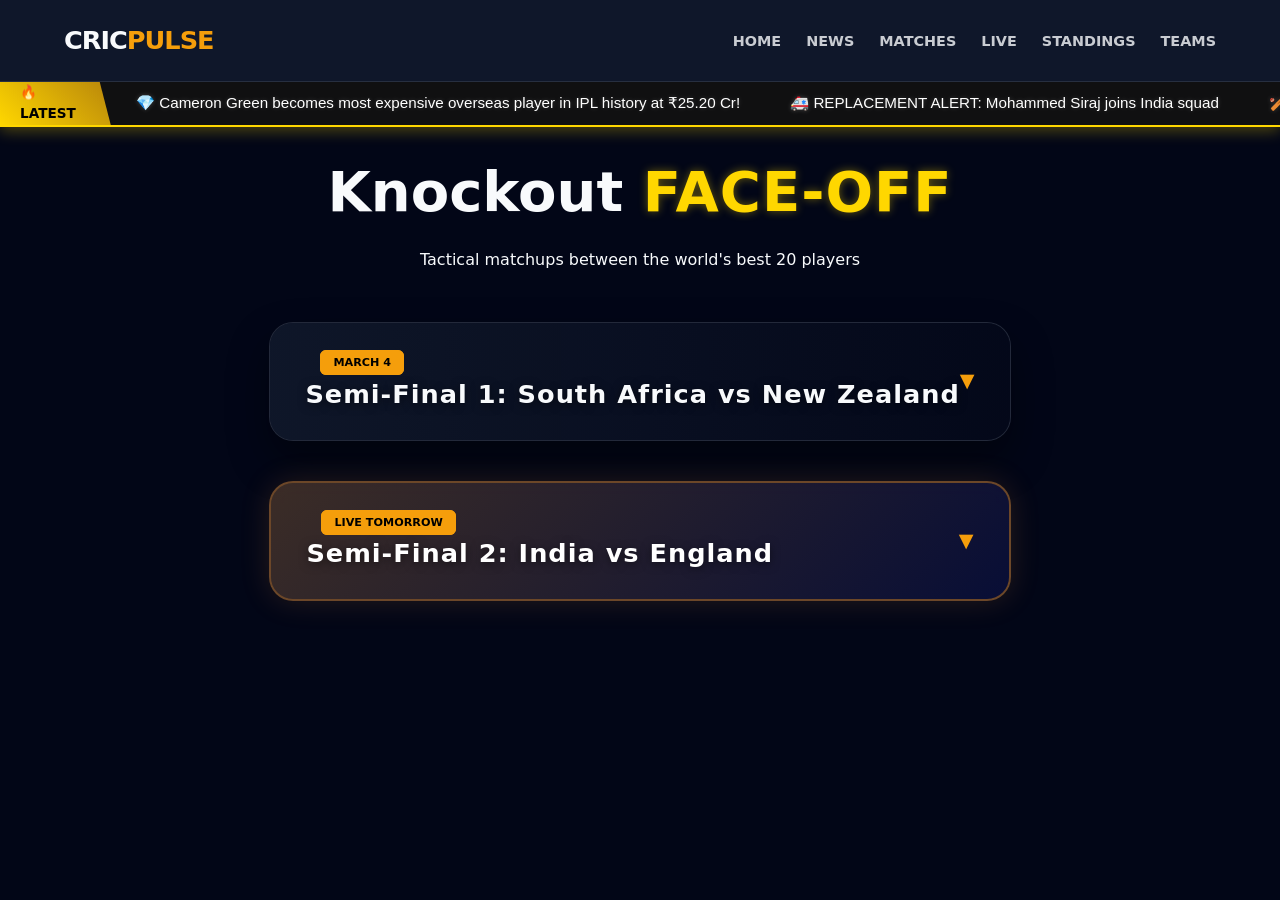
==== faceoff.html @ b8562ab1 "Update faceoff.html" ====
<!DOCTYPE html>
<html lang="en">
<head>
    <meta charset="utf-8">
    <meta name="viewport" content="width=device-width, initial-scale=1">
    <link rel="stylesheet" href="style.css">
    <title>FaceOff | Cric Pulse</title>
    <style>
        /* --- ADVANCED UI ANIMATIONS --- */
        details summary { list-style: none; cursor: pointer; outline: none; }
        details summary::-webkit-details-marker { display: none; }

        .faceoff-wrapper {
            background: rgba(15, 23, 42, 0.7);
            backdrop-filter: blur(12px);
            border: 1px solid rgba(255, 255, 255, 0.1);
            border-radius: 24px;
            margin-bottom: 40px;
            overflow: hidden;
            transition: all 0.5s cubic-bezier(0.175, 0.885, 0.32, 1.275);
        }

        /* --- FEATURED SECTION: INDIA VS ENGLAND (BOTTOM) --- */
        .featured-sf {
            border: 2px solid rgba(255, 153, 51, 0.4);
            box-shadow: 0 0 30px rgba(255, 153, 51, 0.15);
        }

        /* Moving Neon Border Animation */
        .featured-sf::before {
            content: '';
            position: absolute;
            top: 0; left: -100%;
            width: 100%; height: 3px;
            background: linear-gradient(90deg, transparent, #ff9933, #ffffff, #128807, transparent);
            animation: neonFlow 4s linear infinite;
            z-index: 5;
        }

        @keyframes neonFlow {
            0% { left: -100%; }
            100% { left: 100%; }
        }

        .faceoff-phase-header {
            display: flex;
            justify-content: space-between;
            align-items: center;
            padding: 25px 35px;
            transition: 0.3s;
        }

        .faceoff-phase-header h2 {
            font-size: 1.6rem;
            font-weight: 800;
            margin: 0;
            text-shadow: 0 2px 10px rgba(0,0,0,0.5);
        }

        .faceoff-phase-header::after {
            content: '▼';
            font-size: 1.2rem;
            color: var(--gold);
            transition: 0.4s;
        }

        details[open] .faceoff-phase-header::after {
            transform: rotate(180deg);
        }

        /* Player Card Enhancements */
        .player-card {
            background: rgba(255, 255, 255, 0.03);
            border: 1px solid rgba(255, 255, 255, 0.08);
            border-radius: 18px;
            padding: 20px;
            transition: all 0.4s ease;
        }

        .ind-side:hover {
            border-color: #ff9933;
            box-shadow: 0 0 25px rgba(255, 153, 51, 0.3);
            transform: translateY(-8px) scale(1.03);
        }

        .eng-side:hover {
            border-color: #00247d;
            box-shadow: 0 0 25px rgba(0, 36, 125, 0.3);
            transform: translateY(-8px) scale(1.03);
        }

        .status-badge {
            background: var(--gold);
            color: black;
            padding: 5px 12px;
            border-radius: 6px;
            font-size: 0.7rem;
            font-weight: 900;
            text-transform: uppercase;
            margin-right: 15px;
        }

        .pulse-live {
            animation: pulse-red 2s infinite;
        }

        @keyframes pulse-red {
            0% { box-shadow: 0 0 0 0 rgba(245, 158, 11, 0.7); }
            70% { box-shadow: 0 0 0 10px rgba(245, 158, 11, 0); }
            100% { box-shadow: 0 0 0 0 rgba(245, 158, 11, 0); }
        }
        .modal {
            display: none; 
            position: fixed;
            z-index: 2000;
            left: 0; top: 0;
            width: 100%; height: 100%;
            background-color: rgba(0,0,0,0.9);
            backdrop-filter: blur(5px);
            align-items: center;
            justify-content: center;
        }
    </style>
</head>
<body>
    <nav class="navbar">
        <div class="logo">CRIC<span>PULSE</span></div>
        <ul class="nav-links">
            <li><a href="index.html">HOME</a></li>
            <li><a href="news.html">NEWS</a></li>
            <li><a href="matches.html">MATCHES</a></li>
            <li><a href="live.html">LIVE</a></li>
            <li><a href="standings.html">STANDINGS</a></li>
            <li><a href="teams.html">TEAMS</a></li>
        </ul>
    </nav>

    <div class="news-ticker-container">
        <div class="ticker-label">🔥 Latest</div>
        <div class="ticker-wrapper">
            <div class="ticker-content">
                <span>💎 Cameron Green becomes most expensive overseas player in IPL history at ₹25.20 Cr!</span>
                <span>🚑 REPLACEMENT ALERT: Mohammed Siraj joins India squad</span>
                <span>🏏 OFFICIAL: SA vs NZ Semi-Final 1 to be held at Eden Gardens</span>
                <span>🏆 Ahmedabad Metro to run 24/7 for the T20 WC Final!</span>
            </div>
        </div>
    </div>

    <main class="container">
        <div class="news-header-section">
            <h1>Knockout <span class="gold-text">Face-Off</span></h1>
            <p>Tactical matchups between the world's best 20 players</p>
        </div>

        <details class="faceoff-wrapper">
            <summary>
                <div class="faceoff-phase-header sa-header">
                    <div>
                        <span class="status-badge">MARCH 4</span>
                        <h2>Semi-Final 1: South Africa vs New Zealand</h2>
                    </div>
                </div>
            </summary>
            
            <div class="battle-grid">
                <div class="battle-pair">
                    <div class="pair-title">OPENING FIREPOWER</div>
                    <div class="side-by-side">
                        <div class="player-card sa-side" onclick="openStats('Quinton de Kock')">
                            <div class="img-hex"><img src="https://img1.hscicdn.com/image/upload/f_auto,t_ds_w_1200,q_60/lsci/db/PICTURES/CMS/322000/322067.png"></div>
                            <span>De Kock</span>
                        </div>
                        <div class="vs-circle">VS</div>
                        <div class="player-card nz-side" onclick="openStats('Devon Conway')">
                            <div class="img-hex"><img src="https://encrypted-tbn0.gstatic.com/images?q=tbn:ANd9GcTCEp_dtmnaDcUuIpBmiEnk-77t7G6sr9gKTw&s"></div>
                            <span>Conway</span>
                        </div>
                    </div>
                </div>

                <div class="battle-pair">
                    <div class="pair-title">DESTRUCTIVE FINISHERS</div>
                    <div class="side-by-side">
                        <div class="player-card sa-side" onclick="openStats('Heinrich Klaasen')">
                            <div class="img-hex"><img src="https://api.bdcrictime.com/Profile/heinrich-klaasen-08_10_2023.jpg"></div>
                            <span>Klaasen</span>
                        </div>
                        <div class="vs-circle">VS</div>
                        <div class="player-card nz-side" onclick="openStats('Rachin Ravindra')">
                            <div class="img-hex"><img src="https://d13ir53smqqeyp.cloudfront.net/fc-player-images/9211.png"></div>
                            <span>Ravindra</span>
                        </div>
                    </div>
                </div>

                <div class="battle-pair">
                    <div class="pair-title">SPIN ALL-ROUNDERS</div>
                    <div class="side-by-side">
                        <div class="player-card sa-side" onclick="openStats('Aiden Markram')">
                            <div class="img-hex"><img src="https://img1.hscicdn.com/image/upload/f_auto,t_ds_w_1200,q_60/lsci/db/PICTURES/CMS/322000/322067.png"></div>
                            <span>Markram</span>
                        </div>
                        <div class="vs-circle">VS</div>
                        <div class="player-card nz-side" onclick="openStats('Mitchell Santner')">
                            <div class="img-hex"><img src="https://encrypted-tbn0.gstatic.com/images?q=tbn:ANd9GcS4rfPgEjBsSQbbgioBMt9PCiSX5SgU2cqnpA&s"></div>
                            <span>Santner</span>
                        </div>
                    </div>
                </div>

                <div class="battle-pair">
                    <div class="pair-title">SWING SPEARHEADS</div>
                    <div class="side-by-side">
                        <div class="player-card sa-side" onclick="openStats('Kagiso Rabada')">
                            <div class="img-hex"><img src="https://img1.hscicdn.com/image/upload/f_auto,t_ds_w_1200,q_60/lsci/db/PICTURES/CMS/320300/320376.png"></div>
                            <span>Rabada</span>
                        </div>
                        <div class="vs-circle">VS</div>
                        <div class="player-card nz-side" onclick="openStats('Trent Boult')">
                            <div class="img-hex"><img src="https://admin.thecricketer.com/weblab/Sites/96c8b790-b593-bfda-0ba4-ecd3a9fdefc2/resources/images/site/trentboultheadshot-min.jpg"></div>
                            <span>Boult</span>
                        </div>
                    </div>
                </div>

                <div class="battle-pair">
                    <div class="pair-title">VETERAN STRIKE BOWLERS</div>
                    <div class="side-by-side">
                        <div class="player-card sa-side" onclick="openStats('Anrich Nortje')">
                            <div class="img-hex"><img src="https://img1.hscicdn.com/image/upload/f_auto,t_ds_w_1200,q_60/lsci/db/PICTURES/CMS/322000/322080.png"></div>
                            <span>Nortje</span>
                        </div>
                        <div class="vs-circle">VS</div>
                        <div class="player-card nz-side" onclick="openStats('Tim Southee')">
                            <div class="img-hex"><img src="https://encrypted-tbn0.gstatic.com/images?q=tbn:ANd9GcTc4lKrtouuCr6JRqd0pzs8BKqr-VW0Sl0aUQ&s"></div>
                            <span>Southee</span>
                        </div>
                    </div>
                </div>
            </div>
        </details>

        <details class="faceoff-wrapper featured-sf">
            <summary>
                <div class="faceoff-phase-header ind-header">
                    <div>
                        <span class="status-badge pulse-live">LIVE TOMORROW</span>
                        <h2>Semi-Final 2: India vs England</h2>
                    </div>
                </div>
            </summary>
            
            <div class="battle-grid">
                <div class="battle-pair">
                    <div class="pair-title">TOP ORDER EXPLOSION</div>
                    <div class="side-by-side">
                        <div class="player-card ind-side" onclick="openStats('Abhishek Sharma')">
                            <div class="img-hex"><img src="https://i.pinimg.com/736x/01/b3/64/01b364e771cb93ffc4c91a9f4b0cd953.jpg"></div>
                            <span>Abhishek</span>
                        </div>
                        <div class="vs-circle">VS</div>
                        <div class="player-card eng-side" onclick="openStats('Phil Salt')">
                            <div class="img-hex"><img src="https://encrypted-tbn0.gstatic.com/images?q=tbn:ANd9GcSCON1kVM-hsfw5sqaLK1Lpju16jZujMJ1r9A&s"></div>
                            <span>Salt</span>
                        </div>
                    </div>
                </div>

                <div class="battle-pair">
                    <div class="pair-title">MIDDLE ORDER KINGS</div>
                    <div class="side-by-side">
                        <div class="player-card ind-side" onclick="openStats('Suryakumar Yadav')">
                            <div class="img-hex"><img src="https://encrypted-tbn0.gstatic.com/images?q=tbn:ANd9GcQ4exY9iYNVKAm7uBYHZsqFEwqPuwR-iHNaUw&s"></div>
                            <span>SKY</span>
                        </div>
                        <div class="vs-circle">VS</div>
                        <div class="player-card eng-side" onclick="openStats('Jos Buttler')">
                            <div class="img-hex"><img src="https://encrypted-tbn0.gstatic.com/images?q=tbn:ANd9GcQzrhcbCRfw1t6soS3_X5X3TOUgahvIftqZ4g&s"></div>
                            <span>Buttler</span>
                        </div>
                    </div>
                </div>

                <div class="battle-pair">
                    <div class="pair-title">ALL-ROUNDER IMPACT</div>
                    <div class="side-by-side">
                        <div class="player-card ind-side" onclick="openStats('Hardik Pandya')">
                            <div class="img-hex"><img src="https://mir-s3-cdn-cf.behance.net/project_modules/fs/1095bd170035599.64573ca6cde3c.jpg"></div>
                            <span>Hardik</span>
                        </div>
                        <div class="vs-circle">VS</div>
                        <div class="player-card eng-side" onclick="openStats('Sam Curran')">
                            <div class="img-hex"><img src="https://encrypted-tbn0.gstatic.com/images?q=tbn:ANd9GcTdWKLzErRU7WvG-1Z-oBRzw5iJgcW-ZEF6LA&s"></div>
                            <span>Curran</span>
                        </div>
                    </div>
                </div>

                <div class="battle-pair">
                    <div class="pair-title">PACE SPEARHEADS</div>
                    <div class="side-by-side">
                        <div class="player-card ind-side" onclick="openStats('Jasprit Bumrah')">
                            <div class="img-hex"><img src="https://documents.bcci.tv/resizedimageskirti/1124_compress.png"></div>
                            <span>Bumrah</span>
                        </div>
                        <div class="vs-circle">VS</div>
                        <div class="player-card eng-side" onclick="openStats('Jofra Archer')">
                            <div class="img-hex"><img src="https://d13ir53smqqeyp.cloudfront.net/fc-player-images/10012.png"></div>
                            <span>Archer</span>
                        </div>
                    </div>
                </div>

                <div class="battle-pair">
                    <div class="pair-title">WICKET TAKING THREATS</div>
                    <div class="side-by-side">
                        <div class="player-card ind-side" onclick="openStats('Arshdeep Singh')">
                            <div class="img-hex"><img src="https://images.icc-cricket.com/image/upload/t_player-headshot-portrait-lg-webp/prd/assets/players/8322/67905.png"></div>
                            <span>Arshdeep</span>
                        </div>
                        <div class="vs-circle">VS</div>
                        <div class="player-card eng-side" onclick="openStats('Adil Rashid')">
                            <div class="img-hex"><img src="https://img1.hscicdn.com/image/upload/f_auto,t_ds_w_1200,q_60/lsci/db/PICTURES/CMS/319700/319741.png"></div>
                            <span>Rashid</span>
                        </div>
                    </div>
                </div>
            </div>
        </details>
    </main>

    <div id="playerModal" class="modal">
        <div class="modal-content premium-card">
            <span class="close-modal" onclick="closeAll()">&times;</span>
            <div id="modalBody"></div>
        </div>
    </div>

    <script src="script (1).js"></script>
</body>
</html>
---- style.css ----
/* --- 1. GLOBAL VARIABLES & RESET --- */
:root {
    --navy: #020617;
    --navy-light: #0f172a;
    --gold: #f59e0b;
    --white: #f8fafc;
    --glass: rgba(255, 255, 255, 0.03);
    --glass-border: rgba(255, 255, 255, 0.1);
}

* {
    box-sizing: border-box;
    margin: 0;
    padding: 0;
}

body {
    font-family: 'Inter', 'Segoe UI', system-ui, sans-serif;
    background-color: var(--navy);
    color: var(--white);
    line-height: 1.6;
    overflow-x: hidden;
}

.container {
    max-width: 1200px;
    margin: auto;
    padding: 20px;
}

/* --- 2. NAVIGATION BAR --- */
.navbar {
    display: flex;
    justify-content: space-between;
    align-items: center;
    padding: 20px 5%;
    background: var(--navy-light);
    border-bottom: 1px solid var(--glass-border);
    position: sticky;
    top: 0;
    z-index: 1000;
}

.logo {
    font-weight: 800;
    font-size: 1.6rem;
    letter-spacing: -1px;
}

.logo span {
    color: var(--gold);
}

.nav-links {
    display: flex;
    list-style: none;
    gap: 25px;
}

.nav-links a {
    color: var(--white);
    text-decoration: none;
    font-size: 0.9rem;
    font-weight: 600;
    transition: 0.3s;
    opacity: 0.8;
}

.nav-links a:hover {
    color: var(--gold);
    opacity: 1;
}
/*----Card Hover----*/
.card:hover {
    transform: translateY(-8px);
    border-color: #f59e0b;
    box-shadow: 0 10px 20px rgba(245, 158, 11, 0.2); /* Soft Gold Glow */
}
/* --- HOME PAGE HERO & COUNTDOWN --- */
.hero-section {
    position: relative;
    padding: 120px 0;
    text-align: center;
    /* This line fixes the background */
    background: linear-gradient(rgba(2, 6, 23, 0.7), rgba(2, 6, 23, 0.8)), 
                url('https://images.unsplash.com/photo-1540747913346-19e32dc3e97e?q=80&w=1500');
    background-size: cover;
    background-position: center;
    background-attachment: fixed; /* This makes it look professional when scrolling */
    min-height: 80vh;
    display: flex;
    align-items: center;
    justify-content: center;
}

.countdown-boxes {
    display: flex;
    justify-content: center;
    gap: 20px;
    margin: 40px 0;
}

.c-box {
    background: rgba(255, 255, 255, 0.05);
    border: 1px solid rgba(255, 255, 255, 0.1);
    backdrop-filter: blur(10px);
    padding: 20px;
    border-radius: 15px;
    min-width: 100px;
}

.c-box span {
    display: block;
    font-size: 2.5rem;
    font-weight: 800;
    color: #f59e0b; /* Gold */
}

.c-box p {
    font-size: 0.8rem;
    letter-spacing: 2px;
    opacity: 0.7;
}

.hero-btns {
    display: flex;
    justify-content: center;
    gap: 15px;
}

/* --- NEWS PAGE BACKGROUND & LAYOUT --- */
.news-page-wrapper {
    background: linear-gradient(rgba(2, 6, 23, 0.9), rgba(2, 6, 23, 0.95)), 
                url('https://images.unsplash.com/photo-1540747913346-19e32dc3e97e?q=80&w=1500');
    background-size: cover;
    background-position: center;
    background-attachment: fixed;
    padding: 80px 0;
    min-height: 100vh;
}

.news-header-section {
    text-align: center;
    margin-bottom: 50px;
}

.news-header-section h1 {
    font-size: 3.5rem;
    color: var(--white);
    margin-bottom: 10px;
}

.gold-text { color: var(--gold); }

/* --- COMPACT GRID --- */
.news-grid-4x3 {
    display: grid;
    grid-template-columns: repeat(4, 1fr); /* 4 cards per row */
    gap: 15px; /* Reduced gap to save space */
    padding: 20px 0;
}

/* --- SMALLER CARD STYLING --- */
.card {
    background: #0f172a;
    border-radius: 12px;
    overflow: hidden;
    cursor: pointer;
    transition: 0.3s ease;
    border: 1px solid rgba(255, 255, 255, 0.1);
    display: flex;
    flex-direction: column;
    height: 100%; /* Ensures all cards in a row are the same height */
}

.news-img-container {
    height: 150px; /* Reduced from 200px/300px to keep it small */
    width: 100%;
    position: relative;
}

.news-img-container img {
    width: 100%;
    height: 100%;
    object-fit: cover; /* Prevents image stretching */
}

.news-text {
    padding: 12px; /* Smaller padding */
}

.news-text h4 {
    font-size: 0.95rem; /* Smaller font for titles */
    margin: 0 0 5px 0;
    color: #f59e0b;
    line-height: 1.2;
}

.news-text p {
    font-size: 0.8rem; /* Smaller description text */
    opacity: 0.7;
    margin: 0;
    display: -webkit-box;
    -webkit-line-clamp: 2; /* Limits text to 2 lines so card stays small */
    -webkit-box-orient: vertical;
    overflow: hidden;
}

/* --- MOBILE RESPONSIVENESS --- */
@media (max-width: 1024px) {
    .news-grid-4x3 { grid-template-columns: repeat(2, 1fr); } /* 2 per row on tablets */
}

@media (max-width: 600px) {
    .news-grid-4x3 { grid-template-columns: 1fr; } /* 1 per row on phones */
}

/* Modal Info Fix */
.modal-info {
    padding: 30px;
    background: var(--navy-light);
    color: white;
}

/* Responsiveness */
@media (max-width: 1024px) { .news-grid-4x3 { grid-template-columns: repeat(2, 1fr); } }
@media (max-width: 600px) { .news-grid-4x3 { grid-template-columns: 1fr; } }
/* --- 5. MODAL STYLING --- */
/* 1. THE MODAL FIX */
/* 1. THE MODAL FIX */
.modal {
    display: none; 
    position: fixed;
    z-index: 9999; 
    left: 0; top: 0;
    width: 100%; height: 100%;
    background: rgba(0, 0, 0, 0.85);
    backdrop-filter: blur(8px);
    
    /* FIX: This allows you to click buttons UNDER the modal when it's hidden */
    pointer-events: none; 
    
    justify-content: center;
    align-items: center;
}

/* FIX: This enables clicking ONLY when the modal is actually visible */
.modal[style*="display: block"], 
.modal[style*="display: flex"] {
    pointer-events: auto !important;
}

/* Ensure close buttons are always clickable */
.close, .close-modal {
    cursor: pointer !important;
    pointer-events: auto !important;
}
/* 2. ENABLE CLICKS WHEN VISIBLE */
/* This ensures that when the modal is shown, the buttons inside work */
.modal[style*="display: block"] {
    pointer-events: auto !important;
}

/* 3. ENSURE THE 'X' IS ON TOP */

/* Update the Modal Content Box */
#newsModal .modal-content {
    background-color: #1a1a1a; /* Matches your dark theme */
    margin: 5% auto;
    width: 90%;
    max-width: 700px; /* Limits width on desktop */
    border-radius: 15px;
    overflow: hidden; /* Clips the image corners to the border-radius */
    border: 1px solid #ffd700; /* Optional gold border */
    position: relative;
}

/* FIX: The Modal Image */
#modal-img {
    width: 100%;
    height: auto; /* Forces the image to maintain its original shape */
    max-height: 400px; /* Prevents it from being too tall on screens */
    object-fit: cover; /* Ensures it fills the width nicely */
    display: block;
}

/* Modal text padding */
.modal-info {
    padding: 20px;
    color: white;
}

/* Fix the Close Button visibility */
.close {
    position: absolute;
    right: 15px;
    top: 10px;
    color: white;
    font-size: 30px;
    font-weight: bold;
    cursor: pointer;
    z-index: 10;
    text-shadow: 0 0 10px rgba(0,0,0,0.8); /* Makes it visible over bright images */
}
/* --- 6. RESPONSIVE DESIGN --- */
@media (max-width: 1024px) {
    .news-grid-4x3 { grid-template-columns: repeat(2, 1fr); }
    .hero-section h1 { font-size: 2.5rem; }
}

@media (max-width: 600px) {
    .news-grid-4x3 { grid-template-columns: 1fr; }
    .nav-links { display: none; } /* Hide menu on mobile */
    .countdown-boxes { gap: 8px; }
    .c-box { min-width: 70px; padding: 10px; }
    .c-box span { font-size: 1.5rem; }
}
.schedule-phase {
    margin-bottom: 40px;
}

.phase-header {
    background: var(--gold);
    color: var(--navy);
    padding: 10px 20px;
    font-size: 1.2rem;
    text-transform: uppercase;
    border-radius: 5px;
    margin-bottom: 15px;
}

.group-title {
    color: var(--white);
    font-size: 1rem;
    margin: 20px 0 10px 10px;
    opacity: 0.8;
    border-bottom: 1px solid rgba(255,255,255,0.1);
    display: inline-block;
}

.match-row {
    display: grid;
    grid-template-columns: 100px 1.5fr 1fr 120px;
    padding: 15px;
    border-bottom: 1px solid rgba(255,255,255,0.05);
    align-items: center;
    font-size: 0.95rem;
}

.match-row.completed {
    background: rgba(0,0,0,0.2);
    color: #888;
}

.res {
    font-weight: bold;
    color: var(--gold);
    text-align: right;
}

.match-row.upcoming {
    border-left: 4px solid #3b82f6; /* Blue for upcoming */
    background: rgba(59, 130, 246, 0.05);
}

.match-row.grand-final {
    border: 2px solid var(--gold);
    margin-top: 10px;
    background: linear-gradient(90deg, rgba(212,175,55,0.1), transparent);
}
/* Status Variations */
.completed { opacity: 0.7; }
.live { border-color: var(--gold); box-shadow: 0 0 15px rgba(245, 158, 11, 0.1); }
.grand-final { 
    background: linear-gradient(90deg, #0f172a, #1e293b);
    border: 2px solid var(--gold);
}

/* Mobile Fix */
@media (max-width: 768px) {
    .match-row {
        grid-template-columns: 1fr 1fr;
        gap: 10px;
    }
    .m-status { text-align: left; }
}
/* Container for each date */
.date-group {
    background: rgba(255, 255, 255, 0.03);
    margin-bottom: 10px;
    border-radius: 8px;
    overflow: hidden;
    border: 1px solid rgba(255, 255, 255, 0.1);
    transition: all 0.3s ease;
}

/* The clickable header */
.date-header {
    padding: 15px 20px;
    font-size: 1.1rem;
    font-weight: bold;
    color: var(--gold);
    cursor: pointer;
    list-style: none; /* Removes default arrow in some browsers */
    display: flex;
    justify-content: space-between;
    align-items: center;
}

/* Add a custom arrow */
.date-header::after {
    content: '▼';
    font-size: 0.8rem;
    transition: transform 0.3s;
}

details[open] .date-header::after {
    transform: rotate(180deg);
}

/* Grid Layout for Matches */
.match-row {
    display: grid;
    grid-template-columns: 1fr 1fr 1.2fr;
    padding: 12px 20px;
    border-top: 1px solid rgba(255, 255, 255, 0.05);
    align-items: center;
}

.loc {
    text-align: center;
    color: #94a3b8;
    font-size: 0.85rem;
}

.res {
    text-align: right;
    font-weight: 700;
}

/* Special styling for India's big win */
.india-win {
    background: rgba(255, 153, 51, 0.1);
    border-left: 4px solid #FF9933;
}
/* Master Header Styling */
.phase-container {
    background: rgba(255, 255, 255, 0.05);
    border: 1px solid var(--gold);
    border-radius: 12px;
    margin-bottom: 20px;
}

.phase-master-header {
    padding: 20px;
    font-size: 1.5rem;
    font-weight: 800;
    color: white;
    cursor: pointer;
    list-style: none;
    display: flex;
    justify-content: space-between;
    align-items: center;
    background: linear-gradient(90deg, rgba(255,215,0,0.1) 0%, transparent 100%);
}

.status-badge {
    font-size: 0.8rem;
    background: #4ade80;
    color: #062006;
    padding: 4px 12px;
    border-radius: 20px;
    text-transform: uppercase;
}

/* Inner padding for the content when opened */
.phase-content {
    padding: 15px;
}

/* Redefining Date Headers to be slightly smaller than the Master */
.date-header {
    padding: 12px 15px;
    font-size: 1rem;
    color: var(--gold);
    background: rgba(0,0,0,0.2);
    cursor: pointer;
    list-style: none;
    display: flex;
    justify-content: space-between;
}

.date-header::after {
    content: '+';
}

details[open] .date-header::after {
    content: '-';
}
/* Master Container - Glassmorphism Effect */
.premium-card {
    background: linear-gradient(135deg, rgba(30, 41, 59, 0.8), rgba(15, 23, 42, 0.9));
    backdrop-filter: blur(10px);
    border: 1px solid rgba(59, 130, 246, 0.5) !important; /* Blue border */
    box-shadow: 0 0 20px rgba(59, 130, 246, 0.2);
    overflow: hidden;
}

/* Glitter/Glow Text for the Title */
.glitter-text {
    background: linear-gradient(90deg, #fff, #3b82f6, #fff);
    background-size: 200% auto;
    -webkit-background-clip: text;
    -webkit-text-fill-color: transparent;
    animation: shine 3s linear infinite;
    font-weight: 900;
    letter-spacing: 1px;
}

@keyframes shine {
    to { background-position: 200% center; }
}

/* Individual Match Rows in Super 8 */
.premium-row {
    background: rgba(255, 255, 255, 0.03);
    border-bottom: 1px solid rgba(255, 255, 255, 0.05);
    transition: transform 0.2s ease;
}

.premium-row:hover {
    background: rgba(59, 130, 246, 0.1);
    transform: scale(1.01);
}

/* Special India Match Highlight (Premium Version) */
.india-match-premium {
    display: grid;
    grid-template-columns: 1fr 1fr 1.2fr;
    padding: 15px 20px;
    align-items: center;
    background: linear-gradient(90deg, rgba(255, 153, 51, 0.15), transparent);
    border-left: 5px solid #FF9933;
    position: relative;
}

.india-match-premium::after {
    content: '★';
    position: absolute;
    left: 10px;
    color: #FF9933;
    font-size: 0.8rem;
}

.team-highlight {
    font-weight: 800;
    color: #fff;
}
/* Gold Championship Container */
.championship-card {
    background: linear-gradient(135deg, #1a1a1a, #2c1f05); /* Dark chocolate/black */
    border: 2px solid #ffd700 !important; /* Gold border */
    box-shadow: 0 0 30px rgba(255, 215, 0, 0.2);
    border-radius: 20px;
}

/* Trophy & Crown Text */
.crown-text {
    font-weight: 900;
    font-size: 1.2rem;
    color: #ffd700;
    text-shadow: 0 0 10px rgba(255, 215, 0, 0.5);
    letter-spacing: 2px;
}

.trophy-icon {
    font-size: 1.5rem;
    filter: drop-shadow(0 0 5px gold);
}

/* Semi-Final Styling */
.knockout-box {
    margin: 15px;
    background: rgba(255, 255, 255, 0.05);
    border-radius: 12px;
    padding: 1px; /* for the inner gradient effect */
}

.ko-header {
    background: rgba(255, 215, 0, 0.1);
    color: #ffd700;
    padding: 8px 15px;
    font-weight: bold;
    border-radius: 12px 12px 0 0;
    font-size: 0.85rem;
}

/* India SF Highlight */
.india-focus {
    border: 1px solid rgba(255, 153, 51, 0.5);
}

.india-premium {
    background: linear-gradient(90deg, rgba(255, 153, 51, 0.15), transparent);
    font-weight: 800;
}

/* The Final "Gold Glow" */
.final-box {
    border: 2px solid #ffd700;
    animation: borderPulse 2s infinite alternate;
}

.final-glow {
    background: #ffd700;
    color: #000;
    text-align: center;
}

.gold-glow-text {
    color: #fff;
    text-shadow: 0 0 8px #ffd700, 0 0 15px #ffd700;
}

@keyframes borderPulse {
    from { box-shadow: 0 0 10px rgba(255, 215, 0, 0.2); }
    to { box-shadow: 0 0 25px rgba(255, 215, 0, 0.6); }
}

.live-glow {
    background: #ef4444;
    animation: blink 1.5s infinite;
}

@keyframes blink {
    50% { opacity: 0.6; }
}
.gold-text {
    color: #ffd700;
    text-shadow: 0 0 8px rgba(255, 215, 0, 0.4);
}
/* Live Container */
.live-match-container {
    background: linear-gradient(135deg, #1e1e1e, #111);
    border: 2px solid #ef4444; /* Red border for Live */
    border-radius: 15px;
    padding: 20px;
    margin-bottom: 30px;
    box-shadow: 0 0 20px rgba(239, 68, 68, 0.3);
}

/* Pulsing Animation */
.pulse-dot {
    height: 10px;
    width: 10px;
    background-color: #ef4444;
    border-radius: 50%;
    display: inline-block;
    margin-right: 8px;
    animation: pulse 1.5s infinite;
}

@keyframes pulse {
    0% { transform: scale(0.95); box-shadow: 0 0 0 0 rgba(239, 68, 68, 0.7); }
    70% { transform: scale(1); box-shadow: 0 0 0 10px rgba(239, 68, 68, 0); }
    100% { transform: scale(0.95); box-shadow: 0 0 0 0 rgba(239, 68, 68, 0); }
}

.live-text {
    color: #ef4444;
    font-weight: 900;
    letter-spacing: 2px;
    font-size: 0.8rem;
}

/* Score Row Styling */
.live-score-row {
    display: flex;
    justify-content: space-around;
    align-items: center;
    padding: 20px 0;
}

.team-name {
    font-size: 1.8rem;
    font-weight: 900;
    color: white;
}

.vs-block {
    font-weight: bold;
    color: #555;
    background: #222;
    padding: 5px 10px;
    border-radius: 5px;
}

.notify-btn {
    width: 100%;
    background: #ef4444;
    color: white;
    border: none;
    padding: 10px;
    border-radius: 8px;
    font-weight: bold;
    cursor: pointer;
    transition: 0.3s;
}
/* Base Button Styles */
.btn {
    display: inline-flex;
    align-items: center;
    justify-content: center;
    padding: 12px 24px;
    font-size: 0.95rem;
    font-weight: 700;
    text-transform: uppercase;
    letter-spacing: 1px;
    border-radius: 8px;
    cursor: pointer;
    transition: all 0.3s ease;
    border: none;
    text-decoration: none;
    gap: 8px;
}

/* General Button Reset */
.btn {
    position: relative;
    display: inline-flex;
    align-items: center;
    justify-content: center;
    padding: 14px 30px;
    font-size: 0.9rem;
    font-weight: 800;
    text-transform: uppercase;
    letter-spacing: 1.5px;
    border-radius: 12px;
    cursor: pointer;
    overflow: hidden;
    transition: all 0.4s cubic-bezier(0.23, 1, 0.32, 1);
    border: none;
    text-decoration: none;
    z-index: 1;
}

/* --- PRIMARY: THE BLAZE (Saffron/Gold Glow) --- */
.btn-primary {
    background: linear-gradient(135deg, #FF9933 0%, #d46f00 100%);
    color: white;
    box-shadow: 0 10px 20px -10px rgba(255, 153, 51, 0.5);
}

.btn-primary::before {
    content: "";
    position: absolute;
    top: 0;
    left: -100%;
    width: 100%;
    height: 100%;
    background: linear-gradient(120deg, transparent, rgba(255, 255, 255, 0.3), transparent);
    transition: all 0.6s;
}

.btn-primary:hover::before {
    left: 100%;
}

.btn-primary:hover {
    transform: translateY(-3px) scale(1.03);
    box-shadow: 0 15px 30px -10px rgba(255, 153, 51, 0.6);
}

/* --- SECONDARY: THE GHOST (Glassmorphism) --- */
.btn-secondary {
    background: rgba(255, 255, 255, 0.05);
    color: #fff;
    backdrop-filter: blur(10px);
    border: 1px solid rgba(255, 255, 255, 0.1);
}

.btn-secondary:hover {
    background: rgba(255, 255, 255, 0.12);
    border-color: rgba(255, 255, 255, 0.5);
    transform: translateY(-2px);
    box-shadow: 0 10px 20px rgba(0, 0, 0, 0.2);
}

/* --- CHAMPIONSHIP: THE CROWN (Gold Pulse) --- */
.btn-gold {
    background: #ffd700;
    color: #000;
    box-shadow: 0 0 15px rgba(255, 215, 0, 0.4);
}

.btn-gold:hover {
    background: #fff;
    box-shadow: 0 0 25px rgba(255, 215, 0, 0.8);
    transform: scale(1.05);
}
/* --- MODAL SYSTEM --- */
.modal-overlay {
    display: none;
    position: fixed;
    top: 0; left: 0;
    width: 100%; height: 100%;
    background: rgba(0, 0, 0, 0.92);
    backdrop-filter: blur(10px);
    z-index: 9999;
    /* This centers the content but allows it to scroll if too tall */
    justify-content: center;
    align-items: center; 
    overflow-y: auto; 
    padding: 20px;
}

.modal-content {
    /* Remove 'position: absolute' so it works with the overlay's flexbox */
    background: #111827;
    padding: 25px;
    border-radius: 20px;
    border: 1px solid var(--gold);
    width: 100%;
    max-width: 450px;
    margin: auto; /* Important for flex-centering */
}

@keyframes slideUp {
    from { transform: translateY(30px); opacity: 0; }
    to { transform: translateY(0); opacity: 1; }
}

/* Custom Scrollbar for the Overlay */
.modal-overlay::-webkit-scrollbar { width: 6px; }
.modal-overlay::-webkit-scrollbar-track { background: #020617; }
.modal-overlay::-webkit-scrollbar-thumb { background: #FF9933; border-radius: 10px; }

/* --- MATCH CARDS INSIDE MODAL --- */
.sf-card {
    background: rgba(255, 255, 255, 0.04);
    border-radius: 15px;
    padding: 18px;
    margin-bottom: 15px;
    text-align: center;
    border: 1px solid rgba(255, 255, 255, 0.08);
}

.final-highlight {
    background: linear-gradient(145deg, #1a1a1a, #000) !important;
    border: 2px solid #ffd700 !important;
    box-shadow: 0 0 20px rgba(255, 215, 0, 0.2);
}

.india-sf {
    border-left: 4px solid #FF9933;
    background: linear-gradient(90deg, rgba(255, 153, 51, 0.1), transparent) !important;
}

/* --- TEXT STYLES --- */
.modal-title { 
    color: #ffd700; 
    text-align: center; 
    margin-bottom: 20px; 
    font-weight: 800; 
    font-size: 1.4rem;
    letter-spacing: 1px;
}

.teams { 
    font-size: 1.3rem; 
    font-weight: 900; 
    margin-bottom: 5px;
}

.vs { color: #ef4444; margin: 0 8px; font-size: 0.9rem; }

.countdown-small, .countdown-large { 
    color: #ffd700; 
    font-family: 'Courier New', monospace; 
    font-weight: bold; 
    margin-top: 10px;
    background: rgba(0,0,0,0.3);
    display: inline-block;
    padding: 4px 12px;
    border-radius: 5px;
}

.close-btn { 
    position: absolute; 
    right: 20px; 
    top: 15px; 
    font-size: 28px; 
    cursor: pointer; 
    color: white; 
    opacity: 0.6;
    transition: 0.3s;
}

.close-btn:hover { opacity: 1; color: #ffd700; }

.sf-tag {
    font-size: 0.75rem;
    text-transform: uppercase;
    color: #94a3b8;
    letter-spacing: 1px;
    margin-bottom: 8px;
    display: block;
}

.preview-box {
    margin-top: 12px;
    padding-top: 12px;
    border-top: 1px solid rgba(255,255,255,0.1);
    font-size: 0.85rem;
    text-align: left;
    color: #cbd5e1;
}
.countdown-small, .countdown-large {
    font-family: 'Courier New', Courier, monospace; /* Keeps numbers from jumping */
    letter-spacing: 1px;
    font-weight: bold;
    color: #ffd700;
}
/* Pulse animation for Live matches */
.countdown-small:contains("LIVE NOW"), 
#timerFinal:contains("LIVE NOW") {
    animation: pulse-red 1.5s infinite;
}

@keyframes pulse-red {
    0% { opacity: 1; }
    50% { opacity: 0.5; }
    100% { opacity: 1; }
}
/* 1. PAGE LAYOUT SYSTEM - Ensures ticker is visible by default */
body {
    margin: 0;
    display: flex;
    flex-direction: column;
}

/* 2. THE ATTRACTIVE TICKER */
.news-ticker-container {
    width: 100%;
    background: rgba(17, 17, 17, 0.95); /* Glass effect */
    backdrop-filter: blur(10px);
    border-bottom: 2px solid #ffd700;
    box-shadow: 0 4px 15px rgba(255, 215, 0, 0.3); /* Gold Glow */
    display: flex;
    align-items: center;
    overflow: hidden;
    height: 45px;
    position: sticky;
    top: 70px; /* MUST match your Navbar height */
    z-index: 999;
}

.ticker-label {
    background: linear-gradient(45deg, #ffd700, #b8860b);
    color: #000;
    padding: 0 20px;
    height: 100%;
    display: flex;
    align-items: center;
    font-weight: 900;
    font-size: 0.85rem;
    text-transform: uppercase;
    z-index: 1000;
    /* Slanted edge effect */
    clip-path: polygon(0 0, 90% 0, 100% 100%, 0% 100%);
}

.ticker-wrapper {
    overflow: hidden;
    width: 100%;
}

.ticker-content {
    display: flex;
    white-space: nowrap;
    /* CHANGE THIS NUMBER: 5s is insanely fast, 8s is standard 'breaking' speed, 12s is smooth */
    animation: ticker-scroll 12s linear infinite !important; 
    will-change: transform; 
}

/* Also update this mobile one at the bottom of your file */
@media (max-width: 768px) {
    .ticker-content { 
        animation: ticker-scroll 8s linear infinite !important; 
    }
}

.ticker-content:hover {
    animation-play-state: paused;
}

@keyframes ticker-scroll {
    0% { transform: translateX(0); }
    100% { transform: translateX(-50%); }
}

/* 3. MOBILE SPEED ADJUSTMENT */
@media (max-width: 768px) {
    .ticker-content { animation-duration: 8s; }
}
.ticker-content span {
    color: #fff;
    /* Increase 50px to 100px for a massive gap between news items */
    padding: 0 25px; 
    font-size: 0.95rem;
    font-family: 'Arial', sans-serif;
    text-shadow: 0 0 5px rgba(255, 255, 255, 0.2);
    display: inline-block; /* Ensures padding is respected */
}
@keyframes label-glow {
    0% { filter: brightness(1); }
    50% { filter: brightness(1.3); }
    100% { filter: brightness(1); }
}

.ticker-label {
    /* ... your existing code ... */
    animation: label-glow 2s ease-in-out infinite;
}
/* Container for both SFs side-by-side */
.sf-master-wrapper {
    display: grid;
    grid-template-columns: 1fr 1fr;
    gap: 25px;
    margin-top: 30px;
}

.sf-box {
    background: #0f172a;
    border-radius: 12px;
    border: 1px solid rgba(255, 215, 0, 0.1);
    overflow: hidden;
}

.sf-tag-header {
    background: #1e293b;
    padding: 10px;
    text-align: center;
    font-weight: 800;
    font-size: 0.8rem;
    color: #94a3b8;
    text-transform: uppercase;
    letter-spacing: 1.5px;
}

/* Specific Highlight for India vs England */
.india-focus {
    border: 1px solid #FF9933;
    box-shadow: 0 0 20px rgba(255, 153, 51, 0.1);
}
.ind-header {
    background: linear-gradient(90deg, #FF9933, #d46f00);
    color: white !important;
}

.squad-grid {
    display: grid;
    grid-template-columns: 1fr 1fr;
}

.squad-column {
    padding: 15px;
}

.squad-column h3 {
    font-size: 0.85rem;
    margin-bottom: 12px;
    border-bottom: 1px solid rgba(255,255,255,0.1);
    padding-bottom: 5px;
    text-align: center;
}

.squad-column ul {
    list-style: none;
    padding: 0;
}

.squad-column li {
    font-size: 0.78rem;
    padding: 4px 0;
    color: #cbd5e1;
    border-bottom: 1px solid rgba(255,255,255,0.02);
}

/* Star Effect */
.squad-column li:contains('⭐') {
    color: #ffd700;
    font-weight: bold;
}

/* Mobile: Stack the SFs */
@media (max-width: 950px) {
    .sf-master-wrapper {
        grid-template-columns: 1fr;
    }
}
.table-container {
    width: 100%;
    overflow-x: auto;
    background: #0f172a;
    border-radius: 12px;
    border: 1px solid rgba(255, 255, 255, 0.1);
    margin-top: 15px;
}

table {
    width: 100%;
    border-collapse: collapse;
    min-width: 600px;
}

th {
    background: #1e293b;
    color: #94a3b8;
    text-align: left;
    padding: 15px;
    font-size: 0.8rem;
    text-transform: uppercase;
}

td {
    padding: 15px;
    border-bottom: 1px solid rgba(255, 255, 255, 0.05);
    font-size: 0.95rem;
}

.qualifier-row {
    background: rgba(34, 197, 94, 0.05); /* Subtle green for qualified teams */
}

.qualifier-row td:first-child {
    border-left: 4px solid #22c55e;
}

.gold-text {
    color: #ffd700;
}

.nrr-note {
    font-size: 0.8rem;
    color: #64748b;
    margin-top: 20px;
    font-style: italic;
}

.group-title {
    font-size: 1.2rem;
    color: #fff;
    border-left: 3px solid #ffd700;
    padding-left: 10px;
}
/* --- STANDINGS PAGE ENHANCEMENTS --- */
.group-card-wrapper {
    margin-bottom: 50px;
    animation: slideUp 0.6s ease-out;
}

.team-cell {
    font-weight: 700;
    display: flex;
    align-items: center;
    gap: 10px;
}

/* Qualification Badge */
.q-badge {
    background: #22c55e;
    color: #fff;
    font-size: 0.65rem;
    padding: 2px 6px;
    border-radius: 4px;
    font-weight: 900;
    margin-left: 5px;
}

/* Position Colors */
.rank-pos {
    font-family: 'Inter', sans-serif;
    font-weight: 900;
    text-align: center;
}

.qualifier-row .rank-pos {
    color: #ffd700;
}

/* Number Styling */
.pts-bold {
    font-weight: 800;
    color: var(--white);
}

.nrr-plus {
    color: #4ade80; /* Light Green */
    font-family: monospace;
}

.nrr-minus {
    color: #f87171; /* Light Red */
    font-family: monospace;
}

/* Smooth Entrance Animation */
@keyframes slideUp {
    from { opacity: 0; transform: translateY(20px); }
    to { opacity: 1; transform: translateY(0); }
}

/* Hover effect for Table Rows */
.table-container table tr:hover td {
    background: rgba(255, 255, 255, 0.03);
    color: #fff;
}

/* Responsive Table Fix */
@media (max-width: 768px) {
    .table-container table {
        font-size: 0.85rem;
    }
    .q-badge {
        font-size: 0.55rem;
    }
}
/* Standings Accordion Styling */
details.phase-container {
    background: var(--navy-light);
    border-radius: 15px;
    margin-bottom: 25px;
    border: 1px solid var(--glass-border);
    transition: all 0.3s ease;
}

details.phase-container[open] {
    border-color: var(--gold);
    box-shadow: 0 15px 40px rgba(0,0,0,0.4);
}

.phase-master-header {
    padding: 22px;
    list-style: none;
    cursor: pointer;
    display: flex;
    justify-content: space-between;
    align-items: center;
    font-size: 1.1rem;
    font-weight: 800;
}

/* Custom Arrow for Standings */
.phase-master-header::after {
    content: '▼';
    font-size: 0.8rem;
    color: var(--gold);
    transition: transform 0.3s;
}

details[open] .phase-master-header::after {
    transform: rotate(180deg);
}

/* Row Animation when opening */
details[open] .table-container {
    animation: slideDown 0.4s ease-out;
}
/* Face-Off Layout */
.faceoff-wrapper {
    margin-bottom: 60px;
    animation: fadeIn 0.8s ease-in-out;
}

.battle-card {
    display: flex;
    justify-content: space-between;
    align-items: center;
    padding: 40px;
    position: relative;
    background: linear-gradient(135deg, #0f172a 0%, #020617 100%);
    border-radius: 20px;
}

.player-profile {
    text-align: center;
    width: 40%;
}

.player-img-bg {
    width: 150px;
    height: 150px;
    margin: 0 auto 15px;
    border-radius: 50%;
    padding: 5px;
    background: var(--glass-border);
    border: 2px solid transparent;
}

.player-img-bg img {
    width: 100%;
    height: 100%;
    object-fit: cover;
    border-radius: 50%;
}

/* Team Specific Glows */
.ind-glow .player-img-bg { border-color: #FF9933; box-shadow: 0 0 20px rgba(255, 153, 51, 0.4); }
.eng-glow .player-img-bg { border-color: #3b82f6; box-shadow: 0 0 20px rgba(59, 130, 246, 0.4); }
.sa-glow .player-img-bg { border-color: #22c55e; box-shadow: 0 0 20px rgba(34, 197, 94, 0.4); }
.nz-glow .player-img-bg { border-color: #94a3b8; box-shadow: 0 0 20px rgba(148, 163, 184, 0.4); }

.player-profile h3 {
    font-size: 1.5rem;
    margin-bottom: 5px;
    text-transform: uppercase;
}

.player-stat {
    font-size: 0.9rem;
    color: var(--gold);
    font-weight: 600;
}

/* The VS Circle */
.vs-circle, .vs-circle-gold {
    width: 60px;
    height: 60px;
    border-radius: 50%;
    display: flex;
    align-items: center;
    justify-content: center;
    font-weight: 900;
    font-style: italic;
    background: #1e293b;
    border: 2px solid var(--glass-border);
    z-index: 10;
}

.vs-circle-gold {
    background: var(--gold);
    color: #000;
    box-shadow: 0 0 15px var(--gold-glow);
}

.battle-footer {
    text-align: center;
    background: rgba(255, 255, 255, 0.05);
    padding: 10px;
    border-radius: 0 0 15px 15px;
    font-size: 0.8rem;
    color: #94a3b8;
    text-transform: uppercase;
    letter-spacing: 1px;
}

.india-sf-border {
    border: 1px solid rgba(255, 153, 51, 0.3) !important;
}

/* Mobile Fix */
@media (max-width: 768px) {
    .battle-card { flex-direction: column; gap: 30px; }
    .player-profile { width: 100%; }
}
@keyframes slideDown {
    from { opacity: 0; transform: translateY(-10px); }
    to { opacity: 1; transform: translateY(0); }
}
/* PLAYER TILES */
.player-faceoff-row, .player-faceoff-rowkp {
    display: flex;
    align-items: center;
    gap: 15px;
    padding: 12px 18px;
    margin-bottom: 12px;
    background: rgba(255, 255, 255, 0.03);
    border: 1px solid rgba(255, 255, 255, 0.08);
    border-radius: 16px;
    transition: all 0.3s cubic-bezier(0.4, 0, 0.2, 1);
    cursor: pointer;
    position: relative;
}

.player-faceoff-row:hover {
    background: rgba(255, 255, 255, 0.08);
    border-color: var(--gold);
    transform: translateX(8px); /* Moves right slightly on hover */
}

/* THE IMAGE FRAME */
.faceoff-img-frame {
    width: 55px;
    height: 55px;
    min-width: 55px; /* Critical: Stops it from squishing */
    border-radius: 50%;
    overflow: hidden;
    border: 2px solid rgba(255,255,255,0.2);
    background: #000;
}

.faceoff-img-frame img {
    width: 100%;
    height: 100%;
    object-fit: cover; /* Critical: Fits headshot perfectly */
}

/* TEAM BORDERS */
.sa-frame { border-color: #007a4d; }
.nz-frame { border-color: #ffffff; }
.ind-frame { border-color: #ff9933; }
.eng-frame { border-color: #00247d; }

/* STATS BUTTON */
.view-stats {
    display: inline-block;
    margin-top: 4px;
    font-size: 0.7rem;
    color: var(--gold);
    text-transform: uppercase;
    letter-spacing: 1px;
    font-weight: 700;
}
/* Fix: Circle frames that don't stretch */
.faceoff-img-frame {
    width: 55px;
    height: 55px;
    min-width: 55px;
    border-radius: 50%;
    overflow: hidden;
    border: 2px solid rgba(255,255,255,0.2);
    background: #000;
}

.faceoff-img-frame img {
    width: 100%;
    height: 100%;
    object-fit: cover; /* This makes the faces look correct! */
}

/* Fix: The Tile Interaction */
.clickable-player {
    cursor: pointer;
    transition: 0.3s;
    pointer-events: auto !important; /* Forces clickability */
}
/* 1. THE MODAL FIX (The 'Invisible Wall' Problem) */
.modal {
    display: none; 
    position: fixed;
    z-index: 9999; 
    left: 0; top: 0;
    width: 100%; height: 100%;
    background: rgba(0, 0, 0, 0.85);
    backdrop-filter: blur(8px);
    /* CHANGE THIS TO AUTO */
    pointer-events: auto; 
    justify-content: center;
    align-items: center;
}

/* Ensure the close button is always on top */
.close-modal {
    position: absolute;
    top: 20px;
    right: 25px;
    font-size: 30px;
    cursor: pointer;
    color: var(--gold);
    z-index: 10001;
}
/* 2. ONLY ENABLE CLICKS WHEN OPEN */
.modal[style*="display: block"], 
.modal[style*="display: flex"] {
    pointer-events: auto;
}

/* 3. PLAYER ROW FIX */
.player-faceoff-row, .player-faceoff-rowkp {
    position: relative;
    z-index: 10; /* Bring it above background elements */
    cursor: pointer !important;
    pointer-events: auto !important;
    display: flex;
    align-items: center;
    padding: 12px;
    background: rgba(255,255,255,0.05);
    border-radius: 12px;
    margin-bottom: 10px;
}

/* 4. IMAGE FIX (No more ugly stretching) */
.faceoff-img-frame {
    width: 50px; height: 50px;
    min-width: 50px;
    border-radius: 50%;
    overflow: hidden;
    border: 2px solid #444;
}

.faceoff-img-frame img {
    width: 100%; height: 100%;
    object-fit: cover; /* Keeps headshots looking sharp */
}
.clickable-player:hover {
    background: rgba(255, 255, 255, 0.1) !important;
    transform: translateX(5px);
}
/* Update these specific parts */
/* 1. THE MODAL FIX */

/* Premium Modal Styling */
.faceoff-modal-container {
    padding: 20px;
    text-align: center;
    background: linear-gradient(180deg, rgba(30, 41, 59, 0.5) 0%, rgba(15, 23, 42, 1) 100%);
}

.player-name-main {
    font-size: 2.2rem;
    color: #f59e0b;
    text-transform: uppercase;
    letter-spacing: 2px;
    margin-bottom: 20px;
    text-shadow: 0 0 20px rgba(245, 158, 11, 0.3);
}

.comparison-grid {
    display: grid;
    grid-template-columns: 1fr 1fr;
    gap: 15px;
    margin-bottom: 25px;
}

.stat-card {
    background: rgba(255, 255, 255, 0.03);
    border: 1px solid rgba(255, 255, 255, 0.1);
    padding: 20px 10px;
    border-radius: 16px;
    transition: 0.3s;
}

.stat-card:hover {
    background: rgba(255, 255, 255, 0.07);
    border-color: #f59e0b;
}

.stat-value {
    font-size: 1.8rem;
    font-weight: 800;
    color: #fff;
    display: block;
}

.stat-label {
    font-size: 0.7rem;
    color: #94a3b8;
    font-weight: 700;
    margin-top: 5px;
}

.bio-section {
    background: rgba(0, 0, 0, 0.3);
    padding: 15px;
    border-radius: 12px;
    text-align: left;
    border-left: 4px solid #f59e0b;
}

.bio-section h4 {
    font-size: 0.8rem;
    color: #f59e0b;
    margin-bottom: 5px;
}

.live-badge {
    background: #ef4444;
    color: white;
    font-size: 0.6rem;
    padding: 2px 8px;
    border-radius: 4px;
    font-weight: 900;
}
.side-by-side {
    display: flex;
    align-items: center;
    gap: 10px;
    justify-content: space-between;
}

.vs-divider {
    font-weight: 900;
    color: #f59e0b;
    font-style: italic;
    opacity: 0.5;
}

.matchup-container {
    background: var(--glass);
    padding: 15px;
    border-radius: 20px;
    margin-bottom: 20px;
}
.battle-grid {
    display: grid;
    grid-template-columns: repeat(auto-fit, minmax(300px, 1fr));
    gap: 20px;
    padding: 10px;
}

.battle-pair {
    background: rgba(255, 255, 255, 0.03);
    border: 1px solid rgba(255, 255, 255, 0.1);
    border-radius: 20px;
    padding: 15px;
    transition: 0.3s;
}

.pair-title {
    text-align: center;
    font-size: 0.7rem;
    font-weight: 800;
    color: var(--gold);
    letter-spacing: 2px;
    margin-bottom: 15px;
}

.side-by-side {
    display: flex;
    justify-content: space-around;
    align-items: center;
}

.player-card {
    text-align: center;
    cursor: pointer;
    transition: 0.3s;
    width: 100px;
}

.player-card:hover { transform: translateY(-5px); }

.img-hex {
    width: 70px; height: 70px;
    margin: 0 auto 10px;
    border-radius: 50%;
    overflow: hidden;
    border: 3px solid #334155;
}

.img-hex img { width: 100%; height: 100%; object-fit: cover; }

.sa-side .img-hex { border-color: #006400; }
.nz-side .img-hex { border-color: #000; }
.ind-side .img-hex { border-color: #ff9933; }
.eng-side .img-hex { border-color: #00247d; }

.vs-circle {
    background: var(--gold);
    color: #000;
    font-weight: 900;
    font-size: 0.8rem;
    padding: 5px;
    border-radius: 50%;
    box-shadow: 0 0 15px rgba(245, 158, 11, 0.4);
}

.star-highlight { position: relative; }
.star-highlight::before {
    content: "⭐";
    position: absolute;
    top: -5px; right: 10px;
    font-size: 1.2rem;
}
.stats-grid-main {
    display: grid;
    grid-template-columns: 1fr 1fr;
    gap: 12px;
    margin: 20px 0;
}

.s-box {
    background: rgba(255,255,255,0.05);
    padding: 15px;
    border-radius: 12px;
    border: 1px solid rgba(255,255,255,0.1);
}

.s-box b { font-size: 1.5rem; color: #fff; display: block; }
.s-box p { font-size: 0.65rem; color: var(--gold); font-weight: 800; margin-top: 4px; }

.impact-bar-container {
    margin: 15px 0;
    font-size: 0.7rem;
    color: #94a3b8;
    text-align: left;
}

.impact-bar {
    height: 6px;
    background: #1e293b;
    border-radius: 10px;
    margin: 5px 0;
    overflow: hidden;
}

.impact-bar div {
    height: 100%;
    background: linear-gradient(90deg, #f59e0b, #fbbf24);
    box-shadow: 0 0 10px rgba(245, 158, 11, 0.5);
}

.role-tag {
    background: #f59e0b;
    color: #000;
    padding: 2px 10px;
    border-radius: 4px;
    font-size: 0.6rem;
    font-weight: 900;
}
.battle-grid {
    display: grid;
    grid-template-columns: repeat(auto-fit, minmax(300px, 1fr));
    gap: 25px;
    padding: 15px;
}

.ind-side .img-hex { border: 3px solid #ff9933; box-shadow: 0 0 10px rgba(255, 153, 51, 0.3); }
.eng-side .img-hex { border: 3px solid #00247d; box-shadow: 0 0 10px rgba(0, 36, 125, 0.3); }

.vs-circle {
    background: #f59e0b;
    color: #000;
    font-weight: 900;
    width: 35px; height: 35px;
    display: flex; align-items: center; justify-content: center;
    border-radius: 50%;
    font-size: 0.7rem;
    z-index: 2;
}
.gold-text {
    color: #ffd700;
    font-weight: 800;
    text-transform: uppercase;
    letter-spacing: 1px;
    /* This adds a subtle "glow" to the gold */
    text-shadow: 0 0 10px rgba(255, 215, 0, 0.4); 
}
.card:hover {
    transform: translateY(-8px);
    border-color: #f59e0b;
    box-shadow: 0 10px 25px rgba(245, 158, 11, 0.3);
    filter: brightness(1.1); /* Adds a slight highlight */
    transition: all 0.3s cubic-bezier(0.4, 0, 0.2, 1);
}
/* Add this so both Flex and Block modals allow clicks */
.modal[style*="display: block"], 
.modal[style*="display: flex"] {
    pointer-events: auto !important;
}
.modal {
    z-index: 99999 !important; /* Higher than everything else */
    display: none; 
    position: fixed;
    pointer-events: none;
    animation: fadeIn 0.6s ease;
}

/* This is the most important line for clicking */
.modal[style*="display: flex"], 
.modal[style*="display: block"] {
    display: flex !important;
    pointer-events: auto !important;
}
/* This "unlocks" the page so you can click the buttons */
.modal[style*="display: block"], 
.modal[style*="display: flex"] {
    pointer-events: auto !important;
}
@keyframes fadeIn {
    from { opacity: 0; transform: translateY(-20px); }
    to { opacity: 1; transform: translateY(0); }
}
/* --- PREMIUM TABLE STYLING --- */
table {
    width: 100%;
    border-collapse: separate;
    border-spacing: 0 8px; /* Creates gaps between rows */
    margin-top: 20px;
}

th {
    color: var(--gold);
    text-transform: uppercase;
    font-size: 0.75rem;
    letter-spacing: 1px;
    padding: 15px;
    text-align: left;
}

tr {
    background: rgba(255, 255, 255, 0.03);
    transition: all 0.3s cubic-bezier(0.4, 0, 0.2, 1);
}

tr:hover {
    background: rgba(245, 158, 11, 0.08);
    transform: scale(1.01);
    box-shadow: 0 4px 15px rgba(0, 0, 0, 0.3);
}

td {
    padding: 15px;
    border-top: 1px solid rgba(255, 255, 255, 0.05);
    border-bottom: 1px solid rgba(255, 255, 255, 0.05);
}

/* Rounding the corners of each row */
td:first-child { border-left: 1px solid rgba(255, 255, 255, 0.05); border-radius: 12px 0 0 12px; }
td:last-child { border-right: 1px solid rgba(255, 255, 255, 0.05); border-radius: 0 12px 12px 0; }

/* --- SMOOTH SCROLLING & REVEAL --- */
html { scroll-behavior: smooth; }

.reveal {
    opacity: 0;
    transform: translateY(30px);
    transition: all 0.8s ease-out;
}

.reveal.active {
    opacity: 1;
    transform: translateY(0);
}
.vs-circle {
    background: var(--gold);
    color: #000;
    font-weight: 900;
    width: 45px; 
    height: 45px;
    display: flex; 
    align-items: center; 
    justify-content: center;
    border-radius: 50%;
    font-size: 0.8rem;
    box-shadow: 0 0 15px var(--gold);
    border: 3px solid var(--navy);
    position: relative;
    z-index: 5;
}

.img-hex img {
    width: 100%;
    height: 100%;
    object-fit: cover;
    transition: transform 0.5s ease;
}

.player-card:hover img {
    transform: scale(1.15) rotate(2deg);
}
/* --- PREMIUM TABLE RE-DESIGN --- */
.table-container {
    background: rgba(15, 23, 42, 0.6);
    backdrop-filter: blur(10px);
    border: 1px solid rgba(255, 215, 0, 0.1);
    border-radius: 16px;
    padding: 10px;
    margin: 20px 0;
    overflow: hidden;
}

table {
    width: 100%;
    border-collapse: separate;
    border-spacing: 0 5px; /* Creates the "floating row" look */
}

th {
    color: var(--gold);
    font-size: 0.7rem;
    text-transform: uppercase;
    letter-spacing: 1.5px;
    padding: 15px;
    text-align: center;
}

tr {
    background: rgba(255, 255, 255, 0.02);
    transition: all 0.3s cubic-bezier(0.4, 0, 0.2, 1);
}

tr:hover {
    background: rgba(245, 158, 11, 0.1); /* Subtle gold glow on hover */
    transform: scale(1.005);
    cursor: default;
}

td {
    padding: 15px;
    text-align: center;
    border-top: 1px solid rgba(255, 255, 255, 0.05);
}

/* Customizing specific columns */
.team-cell {
    text-align: left;
    font-weight: 700;
    color: #fff;
    display: flex;
    align-items: center;
    gap: 10px;
}

/* Row animations */
.table-container tr {
    animation: slideIn 0.5s ease forwards;
    opacity: 0;
}

@keyframes slideIn {
    from { transform: translateX(-20px); opacity: 0; }
    to { transform: translateX(0); opacity: 1; }
}
.india-sf-border {
    border-left: 5px solid #ff9933; /* Saffron border for India matches */
    padding-left: 15px;
}

.pair-title {
    color: var(--gold);
    font-size: 0.65rem;
    font-weight: 900;
    text-align: center;
    margin-bottom: 10px;
    letter-spacing: 2px;
}
/* --- PREMIUM ACCORDION (DETAILS/SUMMARY) STYLING --- */

/* 1. Remove default browser arrows */
details summary {
    list-style: none;
    cursor: pointer;
    outline: none;
}
details summary::-webkit-details-marker {
    display: none;
}

/* 2. Wrapper Styling - Glass Effect */
.faceoff-wrapper {
    background: rgba(255, 255, 255, 0.03);
    border: 1px solid rgba(255, 255, 255, 0.1);
    border-radius: 20px;
    margin-bottom: 30px;
    overflow: hidden;
    transition: all 0.4s cubic-bezier(0.4, 0, 0.2, 1);
}

/* Glow effect when open */
details[open].faceoff-wrapper {
    background: rgba(255, 255, 255, 0.05);
    border: 1px solid rgba(245, 158, 11, 0.3); /* Gold border when open */
    box-shadow: 0 10px 30px rgba(0, 0, 0, 0.5);
}

/* 3. Header Customization */
.faceoff-phase-header {
    display: flex;
    justify-content: space-between;
    align-items: center;
    padding: 25px 30px;
    background: linear-gradient(90deg, rgba(15, 23, 42, 0.9), rgba(2, 6, 23, 0.8));
    position: relative;
}

.faceoff-phase-header h2 {
    font-size: 1.4rem;
    letter-spacing: 1px;
    margin: 0;
}

/* 4. The Animated Arrow */
.faceoff-phase-header::after {
    content: '→'; /* Modern arrow */
    font-size: 1.5rem;
    color: var(--gold);
    transition: transform 0.4s ease;
    font-weight: bold;
}

details[open] .faceoff-phase-header::after {
    transform: rotate(90deg); /* Points down when open */
}

/* 5. Content Animation */
.battle-grid {
    padding: 30px;
    display: grid;
    grid-template-columns: repeat(auto-fit, minmax(320px, 1fr));
    gap: 25px;
    /* Animation for the content appearance */
    animation: fadeIn 0.5s ease-out;
}

@keyframes fadeIn {
    from { opacity: 0; transform: translateY(-10px); }
    to { opacity: 1; transform: translateY(0); }
}

/* 6. Individual Player Card Polish */
.player-card {
    transition: transform 0.3s ease, filter 0.3s ease;
}

.player-card:hover {
    transform: scale(1.05);
    filter: brightness(1.2);
}

/* 7. Team Specific Accents */
.india-sf-border {
    border-left: 5px solid #ff9933 !important;
}

/* Decorative Status Badge */
.status-badge {
    background: rgba(245, 158, 11, 0.1);
    border: 1px solid var(--gold);
    color: var(--gold);
    padding: 4px 12px;
    border-radius: 20px;
    font-size: 0.75rem;
    font-weight: 700;
    text-transform: uppercase;
    margin-left: 15px;
}
/* --- UNIVERSAL ENHANCEMENTS --- */
.faceoff-wrapper {
    background: rgba(15, 23, 42, 0.7);
    backdrop-filter: blur(12px);
    border: 1px solid rgba(255, 255, 255, 0.1);
    box-shadow: 0 20px 40px rgba(0, 0, 0, 0.4);
    transition: all 0.5s cubic-bezier(0.175, 0.885, 0.32, 1.275);
}

.live-indicator {
    background: rgba(255, 255, 255, 0.1);
    padding: 4px 10px;
    border-radius: 4px;
    font-size: 0.7rem;
    font-weight: 800;
    margin-bottom: 5px;
    display: inline-block;
}

/* --- SF2: INDIA VS ENGLAND (ULTRA ENHANCED) --- */
.featured-sf {
    border: 2px solid rgba(255, 153, 51, 0.3);
    position: relative;
    overflow: hidden;
}

/* Animated Neon Border for India vs England */
.featured-sf::before {
    content: '';
    position: absolute;
    top: 0; left: -100%;
    width: 100%; height: 3px;
    background: linear-gradient(90deg, transparent, #ff9933, #ffffff, #128807, transparent);
    animation: neonFlow 3s linear infinite;
}

@keyframes neonFlow {
    0% { left: -100%; }
    100% { left: 100%; }
}

.featured-sf .faceoff-phase-header {
    background: linear-gradient(135deg, rgba(255, 153, 51, 0.2) 0%, rgba(0, 0, 128, 0.2) 100%);
}

.featured-sf .pulse {
    background: #ff9933;
    color: #000;
    animation: pulseGlow 1.5s infinite;
}

@keyframes pulseGlow {
    0% { box-shadow: 0 0 0 0 rgba(255, 153, 51, 0.7); }
    70% { box-shadow: 0 0 0 10px rgba(255, 153, 51, 0); }
    100% { box-shadow: 0 0 0 0 rgba(255, 153, 51, 0); }
}

/* --- PLAYER CARD UPGRADES --- */
.player-card {
    background: rgba(255, 255, 255, 0.05);
    border-radius: 15px;
    padding: 15px;
    border: 1px solid rgba(255, 255, 255, 0.1);
    transition: all 0.4s ease;
}

/* India Side Highlight */
.ind-side:hover {
    background: rgba(255, 153, 51, 0.15);
    border-color: #ff9933;
    box-shadow: 0 0 20px rgba(255, 153, 51, 0.3);
    transform: translateY(-5px);
}

/* England Side Highlight */
.eng-side:hover {
    background: rgba(0, 36, 125, 0.15);
    border-color: #00247d;
    box-shadow: 0 0 20px rgba(0, 36, 125, 0.3);
    transform: translateY(-5px);
}

.img-hex img {
    filter: grayscale(20%);
    transition: 0.3s;
}

.player-card:hover .img-hex img {
    filter: grayscale(0%);
    transform: scale(1.1);
}

.vs-circle {
    background: var(--gold);
    box-shadow: 0 0 15px rgba(245, 158, 11, 0.5);
    border: 2px solid #fff;
}
/* Hover effect for the whole header */
summary:hover .faceoff-phase-header {
    background: linear-gradient(90deg, rgba(30, 41, 59, 0.9), rgba(15, 23, 42, 0.8));
}
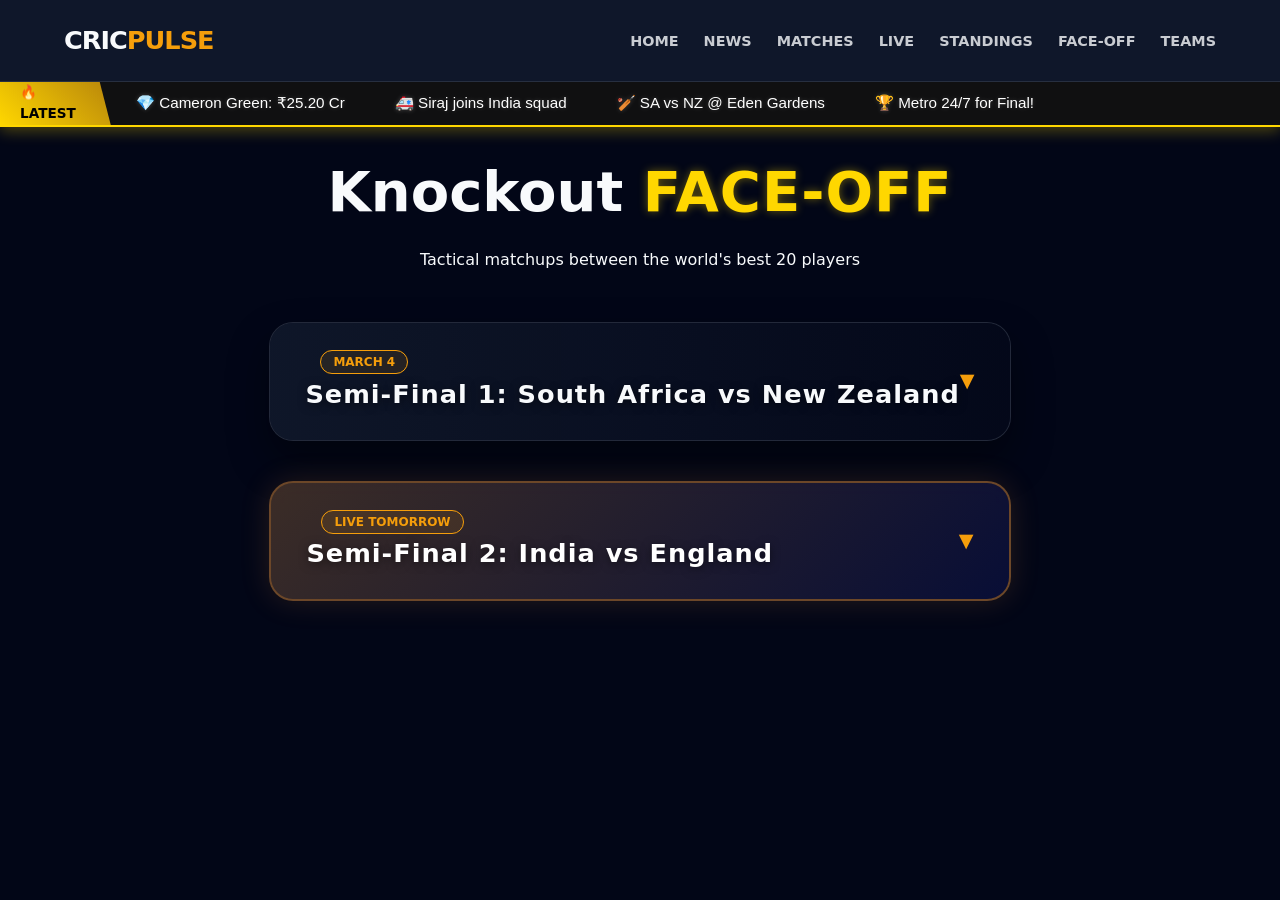
==== commit dcc0f424: "Update faceoff.html" ====
--- a/faceoff.html
+++ b/faceoff.html
@@ -17,6 +17,7 @@
             border-radius: 24px;
             margin-bottom: 40px;
             overflow: hidden;
+            position: relative; /* Fixed: Required for neon animation positioning */
             transition: all 0.5s cubic-bezier(0.175, 0.885, 0.32, 1.275);
         }
 
@@ -68,57 +69,27 @@
             transform: rotate(180deg);
         }
 
-        /* Player Card Enhancements */
-        .player-card {
-            background: rgba(255, 255, 255, 0.03);
-            border: 1px solid rgba(255, 255, 255, 0.08);
-            border-radius: 18px;
-            padding: 20px;
-            transition: all 0.4s ease;
-        }
-
-        .ind-side:hover {
-            border-color: #ff9933;
-            box-shadow: 0 0 25px rgba(255, 153, 51, 0.3);
-            transform: translateY(-8px) scale(1.03);
-        }
-
-        .eng-side:hover {
-            border-color: #00247d;
-            box-shadow: 0 0 25px rgba(0, 36, 125, 0.3);
-            transform: translateY(-8px) scale(1.03);
-        }
-
-        .status-badge {
-            background: var(--gold);
-            color: black;
-            padding: 5px 12px;
-            border-radius: 6px;
-            font-size: 0.7rem;
-            font-weight: 900;
-            text-transform: uppercase;
-            margin-right: 15px;
-        }
-
-        .pulse-live {
-            animation: pulse-red 2s infinite;
-        }
-
-        @keyframes pulse-red {
-            0% { box-shadow: 0 0 0 0 rgba(245, 158, 11, 0.7); }
-            70% { box-shadow: 0 0 0 10px rgba(245, 158, 11, 0); }
-            100% { box-shadow: 0 0 0 0 rgba(245, 158, 11, 0); }
-        }
+        /* Fixed Modal Styling to prevent getting stuck */
         .modal {
             display: none; 
             position: fixed;
-            z-index: 2000;
+            z-index: 3000; /* Higher than navbar */
             left: 0; top: 0;
             width: 100%; height: 100%;
             background-color: rgba(0,0,0,0.9);
-            backdrop-filter: blur(5px);
+            backdrop-filter: blur(8px);
             align-items: center;
             justify-content: center;
+        }
+
+        .modal-content {
+            position: relative;
+            background: var(--navy-light);
+            border: 1px solid var(--gold);
+            border-radius: 20px;
+            padding: 20px;
+            max-width: 500px;
+            width: 90%;
         }
     </style>
 </head>
@@ -131,6 +102,7 @@
             <li><a href="matches.html">MATCHES</a></li>
             <li><a href="live.html">LIVE</a></li>
             <li><a href="standings.html">STANDINGS</a></li>
+            <li><a href="faceoff.html" class="active">FACE-OFF</a></li>
             <li><a href="teams.html">TEAMS</a></li>
         </ul>
     </nav>
@@ -139,14 +111,13 @@
         <div class="ticker-label">🔥 Latest</div>
         <div class="ticker-wrapper">
             <div class="ticker-content">
-                <span>💎 Cameron Green becomes most expensive overseas player in IPL history at ₹25.20 Cr!</span>
-                <span>🚑 REPLACEMENT ALERT: Mohammed Siraj joins India squad</span>
-                <span>🏏 OFFICIAL: SA vs NZ Semi-Final 1 to be held at Eden Gardens</span>
-                <span>🏆 Ahmedabad Metro to run 24/7 for the T20 WC Final!</span>
+                <span>💎 Cameron Green: ₹25.20 Cr</span>
+                <span>🚑 Siraj joins India squad</span>
+                <span>🏏 SA vs NZ @ Eden Gardens</span>
+                <span>🏆 Metro 24/7 for Final!</span>
             </div>
         </div>
     </div>
-
     <main class="container">
         <div class="news-header-section">
             <h1>Knockout <span class="gold-text">Face-Off</span></h1>
@@ -330,8 +301,8 @@
         </details>
     </main>
 
-    <div id="playerModal" class="modal">
-        <div class="modal-content premium-card">
+  <div id="playerModal" class="modal" onclick="closeAll()">
+        <div class="modal-content premium-card" onclick="event.stopPropagation()">
             <span class="close-modal" onclick="closeAll()">&times;</span>
             <div id="modalBody"></div>
         </div>
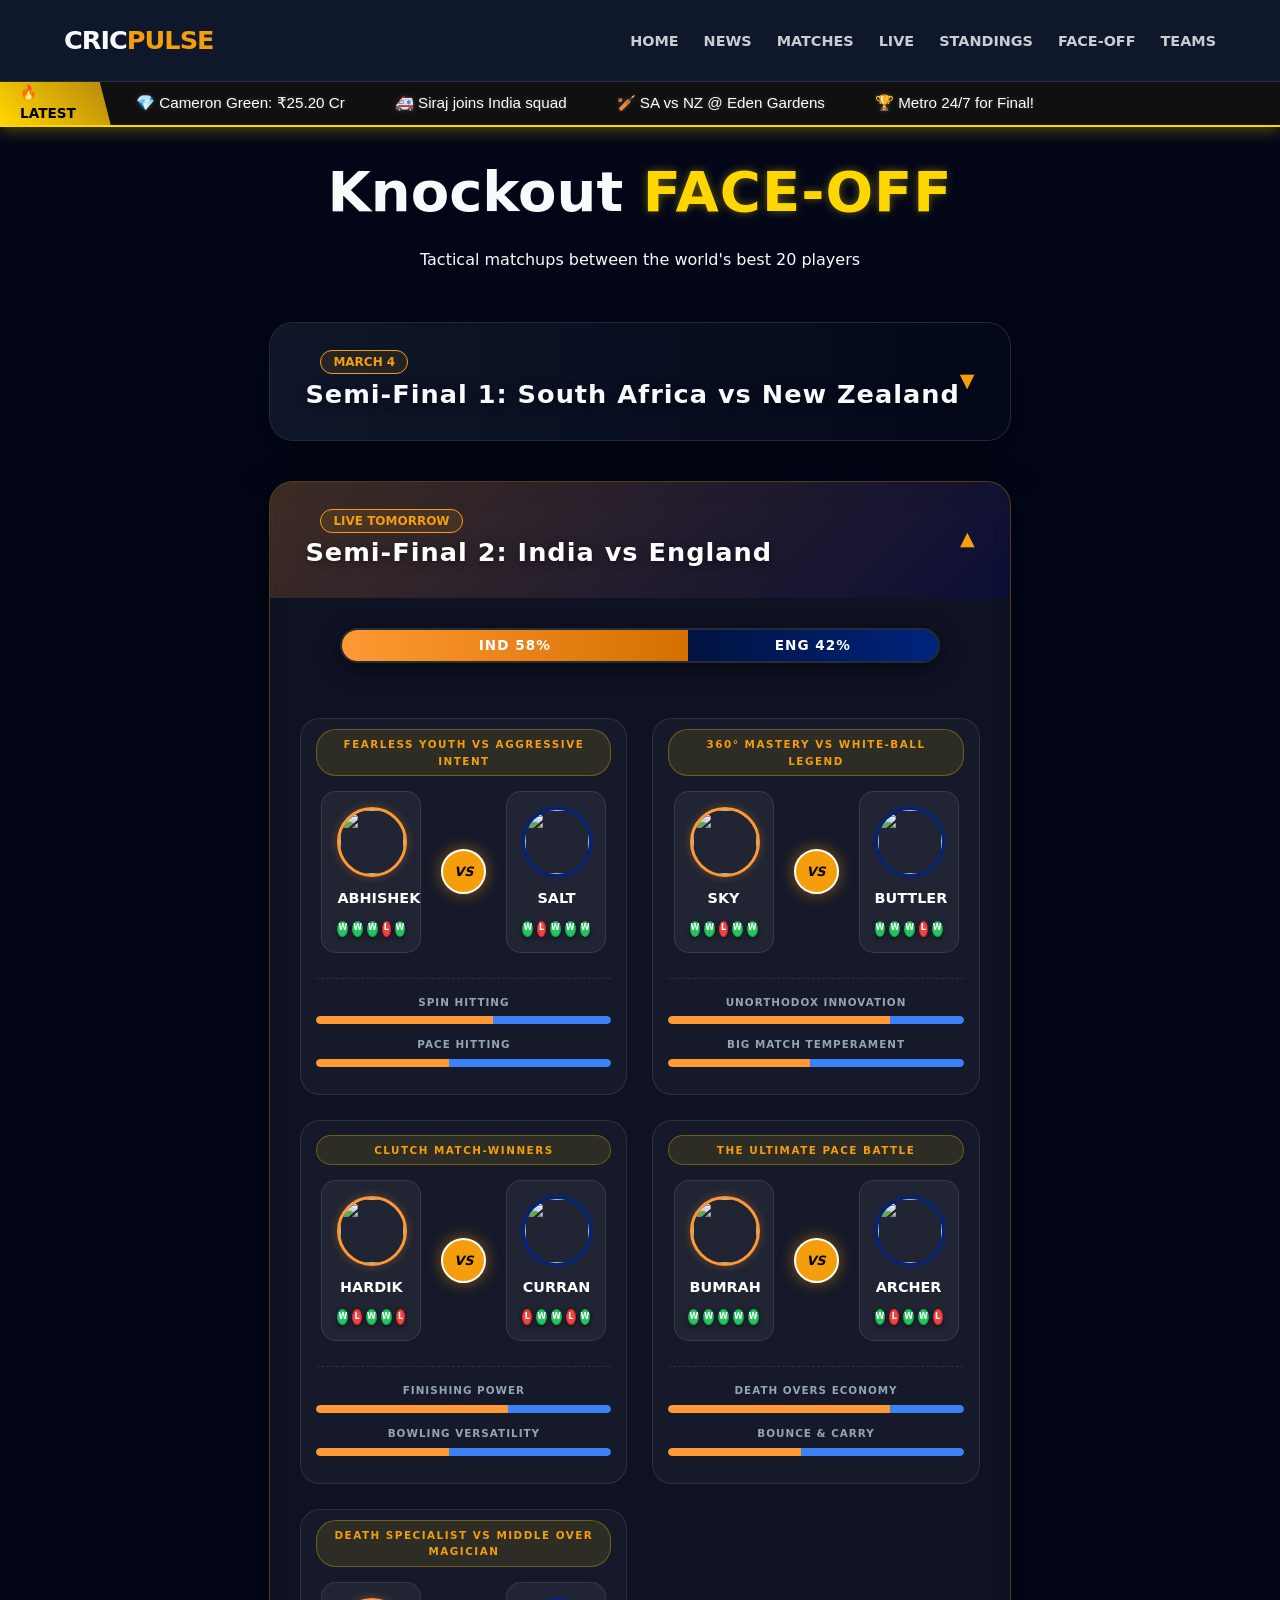
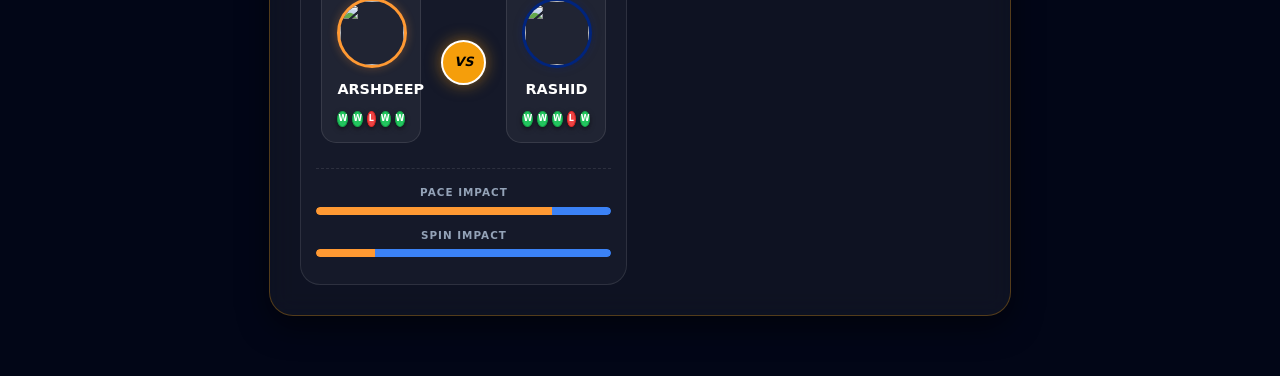
==== commit 890dc39e: "Update faceoff.html" ====
--- a/faceoff.html
+++ b/faceoff.html
@@ -3,8 +3,11 @@
 <head>
     <meta charset="utf-8">
     <meta name="viewport" content="width=device-width, initial-scale=1">
+    <title>FaceOff | CricPulse</title>
     <link rel="stylesheet" href="style.css">
-    <title>FaceOff | Cric Pulse</title>
+    
+    <script src="https://cdn.jsdelivr.net/npm/chart.js"></script>
+    
     <style>
         /* --- ADVANCED UI ANIMATIONS --- */
         details summary { list-style: none; cursor: pointer; outline: none; }
@@ -17,11 +20,11 @@
             border-radius: 24px;
             margin-bottom: 40px;
             overflow: hidden;
-            position: relative; /* Fixed: Required for neon animation positioning */
+            position: relative; 
             transition: all 0.5s cubic-bezier(0.175, 0.885, 0.32, 1.275);
         }
 
-        /* --- FEATURED SECTION: INDIA VS ENGLAND (BOTTOM) --- */
+        /* --- FEATURED SECTION: INDIA VS ENGLAND --- */
         .featured-sf {
             border: 2px solid rgba(255, 153, 51, 0.4);
             box-shadow: 0 0 30px rgba(255, 153, 51, 0.15);
@@ -69,11 +72,11 @@
             transform: rotate(180deg);
         }
 
-        /* Fixed Modal Styling to prevent getting stuck */
+        /* Fixed Modal Styling */
         .modal {
             display: none; 
             position: fixed;
-            z-index: 3000; /* Higher than navbar */
+            z-index: 3000; 
             left: 0; top: 0;
             width: 100%; height: 100%;
             background-color: rgba(0,0,0,0.9);
@@ -90,6 +93,18 @@
             padding: 20px;
             max-width: 500px;
             width: 90%;
+        }
+
+        /* Adjustments for player names to look better with form indicators */
+        .player-card h4 {
+            color: white; 
+            margin: 10px 0 5px 0;
+            font-size: 0.9rem;
+            text-transform: uppercase;
+        }
+        
+        .battle-pair {
+            cursor: pointer; /* Makes the whole card click-friendly for the radar chart */
         }
     </style>
 </head>
@@ -118,6 +133,7 @@
             </div>
         </div>
     </div>
+
     <main class="container">
         <div class="news-header-section">
             <h1>Knockout <span class="gold-text">Face-Off</span></h1>
@@ -135,84 +151,166 @@
             </summary>
             
             <div class="battle-grid">
-                <div class="battle-pair">
-                    <div class="pair-title">OPENING FIREPOWER</div>
-                    <div class="side-by-side">
-                        <div class="player-card sa-side" onclick="openStats('Quinton de Kock')">
+                
+                <div class="battle-pair" onclick="openComparison('Quinton de Kock', 'Devon Conway')">
+                    <div class="matchup-badge">Explosive Power vs Technical Anchor</div>
+                    <div class="side-by-side">
+                        <div class="player-card sa-side">
                             <div class="img-hex"><img src="https://img1.hscicdn.com/image/upload/f_auto,t_ds_w_1200,q_60/lsci/db/PICTURES/CMS/322000/322067.png"></div>
-                            <span>De Kock</span>
-                        </div>
-                        <div class="vs-circle">VS</div>
-                        <div class="player-card nz-side" onclick="openStats('Devon Conway')">
+                            <h4>De Kock</h4>
+                            <div class="form-indicator">
+                                <span class="form-w">W</span><span class="form-w">W</span><span class="form-w">W</span><span class="form-l">L</span><span class="form-w">W</span>
+                            </div>
+                        </div>
+                        <div class="vs-circle">VS</div>
+                        <div class="player-card nz-side">
                             <div class="img-hex"><img src="https://encrypted-tbn0.gstatic.com/images?q=tbn:ANd9GcTCEp_dtmnaDcUuIpBmiEnk-77t7G6sr9gKTw&s"></div>
-                            <span>Conway</span>
-                        </div>
-                    </div>
-                </div>
-
-                <div class="battle-pair">
-                    <div class="pair-title">DESTRUCTIVE FINISHERS</div>
-                    <div class="side-by-side">
-                        <div class="player-card sa-side" onclick="openStats('Heinrich Klaasen')">
+                            <h4>Conway</h4>
+                            <div class="form-indicator">
+                                <span class="form-w">W</span><span class="form-l">L</span><span class="form-w">W</span><span class="form-w">W</span><span class="form-l">L</span>
+                            </div>
+                        </div>
+                    </div>
+                    <div class="h2h-stats">
+                        <div class="stat-row">
+                            <span class="stat-lbl">Powerplay Aggression</span>
+                            <div class="bar-container"><div class="bar-left" style="width: 65%; background: #007a4d;"></div><div class="bar-right" style="width: 35%; background: #000;"></div></div>
+                        </div>
+                        <div class="stat-row">
+                            <span class="stat-lbl">Innings Building</span>
+                            <div class="bar-container"><div class="bar-left" style="width: 40%; background: #007a4d;"></div><div class="bar-right" style="width: 60%; background: #000;"></div></div>
+                        </div>
+                    </div>
+                </div>
+
+                <div class="battle-pair" onclick="openComparison('Heinrich Klaasen', 'Rachin Ravindra')">
+                    <div class="matchup-badge">Spin Destruction vs Young Maestro</div>
+                    <div class="side-by-side">
+                        <div class="player-card sa-side">
                             <div class="img-hex"><img src="https://api.bdcrictime.com/Profile/heinrich-klaasen-08_10_2023.jpg"></div>
-                            <span>Klaasen</span>
-                        </div>
-                        <div class="vs-circle">VS</div>
-                        <div class="player-card nz-side" onclick="openStats('Rachin Ravindra')">
+                            <h4>Klaasen</h4>
+                            <div class="form-indicator">
+                                <span class="form-w">W</span><span class="form-w">W</span><span class="form-l">L</span><span class="form-w">W</span><span class="form-w">W</span>
+                            </div>
+                        </div>
+                        <div class="vs-circle">VS</div>
+                        <div class="player-card nz-side">
                             <div class="img-hex"><img src="https://d13ir53smqqeyp.cloudfront.net/fc-player-images/9211.png"></div>
-                            <span>Ravindra</span>
-                        </div>
-                    </div>
-                </div>
-
-                <div class="battle-pair">
-                    <div class="pair-title">SPIN ALL-ROUNDERS</div>
-                    <div class="side-by-side">
-                        <div class="player-card sa-side" onclick="openStats('Aiden Markram')">
+                            <h4>Ravindra</h4>
+                            <div class="form-indicator">
+                                <span class="form-w">W</span><span class="form-l">L</span><span class="form-l">L</span><span class="form-w">W</span><span class="form-w">W</span>
+                            </div>
+                        </div>
+                    </div>
+                    <div class="h2h-stats">
+                        <div class="stat-row">
+                            <span class="stat-lbl">Spin Dominance</span>
+                            <div class="bar-container"><div class="bar-left" style="width: 70%; background: #007a4d;"></div><div class="bar-right" style="width: 30%; background: #000;"></div></div>
+                        </div>
+                        <div class="stat-row">
+                            <span class="stat-lbl">Timing & Placement</span>
+                            <div class="bar-container"><div class="bar-left" style="width: 45%; background: #007a4d;"></div><div class="bar-right" style="width: 55%; background: #000;"></div></div>
+                        </div>
+                    </div>
+                </div>
+
+                <div class="battle-pair" onclick="openComparison('Aiden Markram', 'Mitchell Santner')">
+                    <div class="matchup-badge">Middle Overs Control</div>
+                    <div class="side-by-side">
+                        <div class="player-card sa-side">
                             <div class="img-hex"><img src="https://img1.hscicdn.com/image/upload/f_auto,t_ds_w_1200,q_60/lsci/db/PICTURES/CMS/322000/322067.png"></div>
-                            <span>Markram</span>
-                        </div>
-                        <div class="vs-circle">VS</div>
-                        <div class="player-card nz-side" onclick="openStats('Mitchell Santner')">
+                            <h4>Markram</h4>
+                            <div class="form-indicator">
+                                <span class="form-w">W</span><span class="form-l">L</span><span class="form-w">W</span><span class="form-w">W</span><span class="form-l">L</span>
+                            </div>
+                        </div>
+                        <div class="vs-circle">VS</div>
+                        <div class="player-card nz-side">
                             <div class="img-hex"><img src="https://encrypted-tbn0.gstatic.com/images?q=tbn:ANd9GcS4rfPgEjBsSQbbgioBMt9PCiSX5SgU2cqnpA&s"></div>
-                            <span>Santner</span>
-                        </div>
-                    </div>
-                </div>
-
-                <div class="battle-pair">
-                    <div class="pair-title">SWING SPEARHEADS</div>
-                    <div class="side-by-side">
-                        <div class="player-card sa-side" onclick="openStats('Kagiso Rabada')">
+                            <h4>Santner</h4>
+                            <div class="form-indicator">
+                                <span class="form-w">W</span><span class="form-w">W</span><span class="form-l">L</span><span class="form-w">W</span><span class="form-w">W</span>
+                            </div>
+                        </div>
+                    </div>
+                    <div class="h2h-stats">
+                        <div class="stat-row">
+                            <span class="stat-lbl">Batting Impact</span>
+                            <div class="bar-container"><div class="bar-left" style="width: 60%; background: #007a4d;"></div><div class="bar-right" style="width: 40%; background: #000;"></div></div>
+                        </div>
+                        <div class="stat-row">
+                            <span class="stat-lbl">Bowling Economy</span>
+                            <div class="bar-container"><div class="bar-left" style="width: 45%; background: #007a4d;"></div><div class="bar-right" style="width: 55%; background: #000;"></div></div>
+                        </div>
+                    </div>
+                </div>
+
+                <div class="battle-pair" onclick="openComparison('Kagiso Rabada', 'Trent Boult')">
+                    <div class="matchup-badge">Express Pace vs Early Swing</div>
+                    <div class="side-by-side">
+                        <div class="player-card sa-side">
                             <div class="img-hex"><img src="https://img1.hscicdn.com/image/upload/f_auto,t_ds_w_1200,q_60/lsci/db/PICTURES/CMS/320300/320376.png"></div>
-                            <span>Rabada</span>
-                        </div>
-                        <div class="vs-circle">VS</div>
-                        <div class="player-card nz-side" onclick="openStats('Trent Boult')">
+                            <h4>Rabada</h4>
+                            <div class="form-indicator">
+                                <span class="form-w">W</span><span class="form-w">W</span><span class="form-w">W</span><span class="form-l">L</span><span class="form-w">W</span>
+                            </div>
+                        </div>
+                        <div class="vs-circle">VS</div>
+                        <div class="player-card nz-side">
                             <div class="img-hex"><img src="https://admin.thecricketer.com/weblab/Sites/96c8b790-b593-bfda-0ba4-ecd3a9fdefc2/resources/images/site/trentboultheadshot-min.jpg"></div>
-                            <span>Boult</span>
-                        </div>
-                    </div>
-                </div>
-
-                <div class="battle-pair">
-                    <div class="pair-title">VETERAN STRIKE BOWLERS</div>
-                    <div class="side-by-side">
-                        <div class="player-card sa-side" onclick="openStats('Anrich Nortje')">
+                            <h4>Boult</h4>
+                            <div class="form-indicator">
+                                <span class="form-w">W</span><span class="form-l">L</span><span class="form-w">W</span><span class="form-w">W</span><span class="form-l">L</span>
+                            </div>
+                        </div>
+                    </div>
+                    <div class="h2h-stats">
+                        <div class="stat-row">
+                            <span class="stat-lbl">Pace & Bounce</span>
+                            <div class="bar-container"><div class="bar-left" style="width: 65%; background: #007a4d;"></div><div class="bar-right" style="width: 35%; background: #000;"></div></div>
+                        </div>
+                        <div class="stat-row">
+                            <span class="stat-lbl">Powerplay Wickets</span>
+                            <div class="bar-container"><div class="bar-left" style="width: 40%; background: #007a4d;"></div><div class="bar-right" style="width: 60%; background: #000;"></div></div>
+                        </div>
+                    </div>
+                </div>
+
+                <div class="battle-pair" onclick="openComparison('Anrich Nortje', 'Tim Southee')">
+                    <div class="matchup-badge">Sheer Speed vs Cunning Variations</div>
+                    <div class="side-by-side">
+                        <div class="player-card sa-side">
                             <div class="img-hex"><img src="https://img1.hscicdn.com/image/upload/f_auto,t_ds_w_1200,q_60/lsci/db/PICTURES/CMS/322000/322080.png"></div>
-                            <span>Nortje</span>
-                        </div>
-                        <div class="vs-circle">VS</div>
-                        <div class="player-card nz-side" onclick="openStats('Tim Southee')">
+                            <h4>Nortje</h4>
+                            <div class="form-indicator">
+                                <span class="form-w">W</span><span class="form-w">W</span><span class="form-l">L</span><span class="form-l">L</span><span class="form-w">W</span>
+                            </div>
+                        </div>
+                        <div class="vs-circle">VS</div>
+                        <div class="player-card nz-side">
                             <div class="img-hex"><img src="https://encrypted-tbn0.gstatic.com/images?q=tbn:ANd9GcTc4lKrtouuCr6JRqd0pzs8BKqr-VW0Sl0aUQ&s"></div>
-                            <span>Southee</span>
-                        </div>
-                    </div>
-                </div>
+                            <h4>Southee</h4>
+                            <div class="form-indicator">
+                                <span class="form-w">W</span><span class="form-w">W</span><span class="form-w">W</span><span class="form-l">L</span><span class="form-w">W</span>
+                            </div>
+                        </div>
+                    </div>
+                    <div class="h2h-stats">
+                        <div class="stat-row">
+                            <span class="stat-lbl">Raw Speed</span>
+                            <div class="bar-container"><div class="bar-left" style="width: 80%; background: #007a4d;"></div><div class="bar-right" style="width: 20%; background: #000;"></div></div>
+                        </div>
+                        <div class="stat-row">
+                            <span class="stat-lbl">Variations & Cutters</span>
+                            <div class="bar-container"><div class="bar-left" style="width: 35%; background: #007a4d;"></div><div class="bar-right" style="width: 65%; background: #000;"></div></div>
+                        </div>
+                    </div>
+                </div>
+
             </div>
         </details>
 
-        <details class="faceoff-wrapper featured-sf">
+        <details class="faceoff-wrapper featured-sf" open>
             <summary>
                 <div class="faceoff-phase-header ind-header">
                     <div>
@@ -223,91 +321,191 @@
             </summary>
             
             <div class="battle-grid">
-                <div class="battle-pair">
-                    <div class="pair-title">TOP ORDER EXPLOSION</div>
-                    <div class="side-by-side">
-                        <div class="player-card ind-side" onclick="openStats('Abhishek Sharma')">
+                
+                <div style="grid-column: 1 / -1;">
+                    <div class="win-predictor">
+                        <div class="team-prob ind-prob" style="width: 58%;">IND 58%</div>
+                        <div class="team-prob eng-prob" style="width: 42%;">ENG 42%</div>
+                    </div>
+                </div>
+
+                <div class="battle-pair" onclick="openComparison('Abhishek Sharma', 'Phil Salt')">
+                    <div class="matchup-badge">Fearless Youth vs Aggressive Intent</div>
+                    <div class="side-by-side">
+                        <div class="player-card ind-side">
                             <div class="img-hex"><img src="https://i.pinimg.com/736x/01/b3/64/01b364e771cb93ffc4c91a9f4b0cd953.jpg"></div>
-                            <span>Abhishek</span>
-                        </div>
-                        <div class="vs-circle">VS</div>
-                        <div class="player-card eng-side" onclick="openStats('Phil Salt')">
+                            <h4>Abhishek</h4>
+                            <div class="form-indicator">
+                                <span class="form-w">W</span><span class="form-w">W</span><span class="form-w">W</span><span class="form-l">L</span><span class="form-w">W</span>
+                            </div>
+                        </div>
+                        <div class="vs-circle">VS</div>
+                        <div class="player-card eng-side">
                             <div class="img-hex"><img src="https://encrypted-tbn0.gstatic.com/images?q=tbn:ANd9GcSCON1kVM-hsfw5sqaLK1Lpju16jZujMJ1r9A&s"></div>
-                            <span>Salt</span>
-                        </div>
-                    </div>
-                </div>
-
-                <div class="battle-pair">
-                    <div class="pair-title">MIDDLE ORDER KINGS</div>
-                    <div class="side-by-side">
-                        <div class="player-card ind-side" onclick="openStats('Suryakumar Yadav')">
+                            <h4>Salt</h4>
+                            <div class="form-indicator">
+                                <span class="form-w">W</span><span class="form-l">L</span><span class="form-w">W</span><span class="form-w">W</span><span class="form-w">W</span>
+                            </div>
+                        </div>
+                    </div>
+                    <div class="h2h-stats">
+                        <div class="stat-row">
+                            <span class="stat-lbl">Spin Hitting</span>
+                            <div class="bar-container"><div class="bar-left" style="width: 60%;"></div><div class="bar-right" style="width: 40%;"></div></div>
+                        </div>
+                        <div class="stat-row">
+                            <span class="stat-lbl">Pace Hitting</span>
+                            <div class="bar-container"><div class="bar-left" style="width: 45%;"></div><div class="bar-right" style="width: 55%;"></div></div>
+                        </div>
+                    </div>
+                </div>
+
+                <div class="battle-pair" onclick="openComparison('Suryakumar Yadav', 'Jos Buttler')">
+                    <div class="matchup-badge">360° Mastery vs White-Ball Legend</div>
+                    <div class="side-by-side">
+                        <div class="player-card ind-side">
                             <div class="img-hex"><img src="https://encrypted-tbn0.gstatic.com/images?q=tbn:ANd9GcQ4exY9iYNVKAm7uBYHZsqFEwqPuwR-iHNaUw&s"></div>
-                            <span>SKY</span>
-                        </div>
-                        <div class="vs-circle">VS</div>
-                        <div class="player-card eng-side" onclick="openStats('Jos Buttler')">
+                            <h4>SKY</h4>
+                            <div class="form-indicator">
+                                <span class="form-w">W</span><span class="form-w">W</span><span class="form-l">L</span><span class="form-w">W</span><span class="form-w">W</span>
+                            </div>
+                        </div>
+                        <div class="vs-circle">VS</div>
+                        <div class="player-card eng-side">
                             <div class="img-hex"><img src="https://encrypted-tbn0.gstatic.com/images?q=tbn:ANd9GcQzrhcbCRfw1t6soS3_X5X3TOUgahvIftqZ4g&s"></div>
-                            <span>Buttler</span>
-                        </div>
-                    </div>
-                </div>
-
-                <div class="battle-pair">
-                    <div class="pair-title">ALL-ROUNDER IMPACT</div>
-                    <div class="side-by-side">
-                        <div class="player-card ind-side" onclick="openStats('Hardik Pandya')">
+                            <h4>Buttler</h4>
+                            <div class="form-indicator">
+                                <span class="form-w">W</span><span class="form-w">W</span><span class="form-w">W</span><span class="form-l">L</span><span class="form-w">W</span>
+                            </div>
+                        </div>
+                    </div>
+                    <div class="h2h-stats">
+                        <div class="stat-row">
+                            <span class="stat-lbl">Unorthodox Innovation</span>
+                            <div class="bar-container"><div class="bar-left" style="width: 75%;"></div><div class="bar-right" style="width: 25%;"></div></div>
+                        </div>
+                        <div class="stat-row">
+                            <span class="stat-lbl">Big Match Temperament</span>
+                            <div class="bar-container"><div class="bar-left" style="width: 48%;"></div><div class="bar-right" style="width: 52%;"></div></div>
+                        </div>
+                    </div>
+                </div>
+
+                <div class="battle-pair" onclick="openComparison('Hardik Pandya', 'Sam Curran')">
+                    <div class="matchup-badge">Clutch Match-Winners</div>
+                    <div class="side-by-side">
+                        <div class="player-card ind-side">
                             <div class="img-hex"><img src="https://mir-s3-cdn-cf.behance.net/project_modules/fs/1095bd170035599.64573ca6cde3c.jpg"></div>
-                            <span>Hardik</span>
-                        </div>
-                        <div class="vs-circle">VS</div>
-                        <div class="player-card eng-side" onclick="openStats('Sam Curran')">
+                            <h4>Hardik</h4>
+                            <div class="form-indicator">
+                                <span class="form-w">W</span><span class="form-l">L</span><span class="form-w">W</span><span class="form-w">W</span><span class="form-l">L</span>
+                            </div>
+                        </div>
+                        <div class="vs-circle">VS</div>
+                        <div class="player-card eng-side">
                             <div class="img-hex"><img src="https://encrypted-tbn0.gstatic.com/images?q=tbn:ANd9GcTdWKLzErRU7WvG-1Z-oBRzw5iJgcW-ZEF6LA&s"></div>
-                            <span>Curran</span>
-                        </div>
-                    </div>
-                </div>
-
-                <div class="battle-pair">
-                    <div class="pair-title">PACE SPEARHEADS</div>
-                    <div class="side-by-side">
-                        <div class="player-card ind-side" onclick="openStats('Jasprit Bumrah')">
+                            <h4>Curran</h4>
+                            <div class="form-indicator">
+                                <span class="form-l">L</span><span class="form-w">W</span><span class="form-w">W</span><span class="form-l">L</span><span class="form-w">W</span>
+                            </div>
+                        </div>
+                    </div>
+                    <div class="h2h-stats">
+                        <div class="stat-row">
+                            <span class="stat-lbl">Finishing Power</span>
+                            <div class="bar-container"><div class="bar-left" style="width: 65%;"></div><div class="bar-right" style="width: 35%;"></div></div>
+                        </div>
+                        <div class="stat-row">
+                            <span class="stat-lbl">Bowling Versatility</span>
+                            <div class="bar-container"><div class="bar-left" style="width: 45%;"></div><div class="bar-right" style="width: 55%;"></div></div>
+                        </div>
+                    </div>
+                </div>
+
+                <div class="battle-pair" onclick="openComparison('Jasprit Bumrah', 'Jofra Archer')">
+                    <div class="matchup-badge">The Ultimate Pace Battle</div>
+                    <div class="side-by-side">
+                        <div class="player-card ind-side">
                             <div class="img-hex"><img src="https://documents.bcci.tv/resizedimageskirti/1124_compress.png"></div>
-                            <span>Bumrah</span>
-                        </div>
-                        <div class="vs-circle">VS</div>
-                        <div class="player-card eng-side" onclick="openStats('Jofra Archer')">
+                            <h4>Bumrah</h4>
+                            <div class="form-indicator">
+                                <span class="form-w">W</span><span class="form-w">W</span><span class="form-w">W</span><span class="form-w">W</span><span class="form-w">W</span>
+                            </div>
+                        </div>
+                        <div class="vs-circle">VS</div>
+                        <div class="player-card eng-side">
                             <div class="img-hex"><img src="https://d13ir53smqqeyp.cloudfront.net/fc-player-images/10012.png"></div>
-                            <span>Archer</span>
-                        </div>
-                    </div>
-                </div>
-
-                <div class="battle-pair">
-                    <div class="pair-title">WICKET TAKING THREATS</div>
-                    <div class="side-by-side">
-                        <div class="player-card ind-side" onclick="openStats('Arshdeep Singh')">
+                            <h4>Archer</h4>
+                            <div class="form-indicator">
+                                <span class="form-w">W</span><span class="form-l">L</span><span class="form-w">W</span><span class="form-w">W</span><span class="form-l">L</span>
+                            </div>
+                        </div>
+                    </div>
+                    <div class="h2h-stats">
+                        <div class="stat-row">
+                            <span class="stat-lbl">Death Overs Economy</span>
+                            <div class="bar-container"><div class="bar-left" style="width: 75%;"></div><div class="bar-right" style="width: 25%;"></div></div>
+                        </div>
+                        <div class="stat-row">
+                            <span class="stat-lbl">Bounce & Carry</span>
+                            <div class="bar-container"><div class="bar-left" style="width: 45%;"></div><div class="bar-right" style="width: 55%;"></div></div>
+                        </div>
+                    </div>
+                </div>
+
+                <div class="battle-pair" onclick="openComparison('Arshdeep Singh', 'Adil Rashid')">
+                    <div class="matchup-badge">Death Specialist vs Middle Over Magician</div>
+                    <div class="side-by-side">
+                        <div class="player-card ind-side">
                             <div class="img-hex"><img src="https://images.icc-cricket.com/image/upload/t_player-headshot-portrait-lg-webp/prd/assets/players/8322/67905.png"></div>
-                            <span>Arshdeep</span>
-                        </div>
-                        <div class="vs-circle">VS</div>
-                        <div class="player-card eng-side" onclick="openStats('Adil Rashid')">
+                            <h4>Arshdeep</h4>
+                            <div class="form-indicator">
+                                <span class="form-w">W</span><span class="form-w">W</span><span class="form-l">L</span><span class="form-w">W</span><span class="form-w">W</span>
+                            </div>
+                        </div>
+                        <div class="vs-circle">VS</div>
+                        <div class="player-card eng-side">
                             <div class="img-hex"><img src="https://img1.hscicdn.com/image/upload/f_auto,t_ds_w_1200,q_60/lsci/db/PICTURES/CMS/319700/319741.png"></div>
-                            <span>Rashid</span>
-                        </div>
-                    </div>
-                </div>
+                            <h4>Rashid</h4>
+                            <div class="form-indicator">
+                                <span class="form-w">W</span><span class="form-w">W</span><span class="form-w">W</span><span class="form-l">L</span><span class="form-w">W</span>
+                            </div>
+                        </div>
+                    </div>
+                    <div class="h2h-stats">
+                        <div class="stat-row">
+                            <span class="stat-lbl">Pace Impact</span>
+                            <div class="bar-container"><div class="bar-left" style="width: 80%;"></div><div class="bar-right" style="width: 20%;"></div></div>
+                        </div>
+                        <div class="stat-row">
+                            <span class="stat-lbl">Spin Impact</span>
+                            <div class="bar-container"><div class="bar-left" style="width: 20%;"></div><div class="bar-right" style="width: 80%;"></div></div>
+                        </div>
+                    </div>
+                </div>
+
             </div>
         </details>
     </main>
 
-  <div id="playerModal" class="modal" onclick="closeAll()">
+    <div id="compareModal" class="modal" onclick="closeAll()">
+        <div class="modal-content premium-card" onclick="event.stopPropagation()" style="max-width: 500px;">
+            <span class="close-modal" onclick="closeAll()">&times;</span>
+            <h2 class="modal-title" id="compare-title" style="color: #ffd700; text-align: center; margin-bottom: 10px;">Tale of the Tape</h2>
+            
+            <div style="position: relative; height: 300px; width: 100%; margin-top: 20px;">
+                <canvas id="radarChart"></canvas>
+            </div>
+        </div>
+    </div>
+
+    <div id="playerModal" class="modal" onclick="closeAll()">
         <div class="modal-content premium-card" onclick="event.stopPropagation()">
             <span class="close-modal" onclick="closeAll()">&times;</span>
             <div id="modalBody"></div>
         </div>
     </div>
 
-    <script src="script (1).js"></script>
+    <script src="script.js"></script>
 </body>
 </html>
--- a/style.css
+++ b/style.css
@@ -2137,3 +2137,178 @@
 summary:hover .faceoff-phase-header {
     background: linear-gradient(90deg, rgba(30, 41, 59, 0.9), rgba(15, 23, 42, 0.8));
 }
+/* ===== Clickable Player / Button Fixes ===== */
+
+/* Ensure interactive tiles are genuinely interactive */
+.player-card,
+.clickable-player {
+  display: inline-block;
+  cursor: pointer;
+  position: relative;     /* allows z-index to work */
+  z-index: 20;            /* bring above low-level overlays */
+  pointer-events: auto !important;  /* override accidental blockers */
+  -webkit-tap-highlight-color: transparent;
+  user-select: none;
+  outline: none;          /* visual outline handled by focus-visible */
+  transition: transform 0.24s ease, box-shadow 0.24s ease;
+}
+
+/* Strong focus style for keyboard users */
+.player-card:focus-visible,
+.clickable-player:focus-visible {
+  box-shadow: 0 0 0 4px rgba(245, 158, 11, 0.14), 0 6px 18px rgba(2,6,23,0.5);
+  transform: translateY(-4px);
+  border-color: rgba(245,158,11,0.6);
+  outline: none;
+}
+
+/* Hover/active affordances */
+.player-card:hover,
+.clickable-player:hover {
+  transform: translateY(-6px);
+  filter: brightness(1.06);
+}
+
+/* Active (mouse down) feel */
+.player-card:active,
+.clickable-player:active {
+  transform: translateY(-2px) scale(0.995);
+  transition-duration: 0.12s;
+}
+
+/* If you use an invisible overlay, make sure it doesn't block clicks when hidden */
+.modal,
+.modal-overlay,
+.site-blocker,
+.page-blocker {
+  pointer-events: none; /* default: don't block clicks */
+}
+
+/* When overlay/modal is visible (inline style display or added class), enable pointer events */
+.modal[style*="display: block"],
+.modal[style*="display: flex"],
+.modal-overlay.is-active,
+.modal-overlay[style*="display: block"],
+.modal-overlay[style*="display: flex"],
+.site-blocker.is-active {
+  pointer-events: auto !important;
+}
+
+/* If a hidden overlay exists with height/width but should never block interactions */
+.site-blocker--pass-through {
+  pointer-events: none !important;
+}
+
+/* ensure vs-circle and other tiny elements don't capture pointer-events unintentionally */
+.vs-circle,
+.img-hex,
+.img-hex img {
+  pointer-events: none; /* allow clicks to bubble to the .player-card */
+}
+
+/* But keep the player's visible controls clickable (if you add buttons inside) */
+.player-card button,
+.player-card a {
+  pointer-events: auto;
+}
+
+/* Accessibility helper: visually-hidden but keyboard-focusable helper */
+.sr-only {
+  position: absolute !important;
+  width: 1px; height: 1px;
+  padding: 0; margin: -1px;
+  overflow: hidden; clip: rect(0,0,0,0); white-space: nowrap; border: 0;
+}
+/* --- 1. WIN PROBABILITY METER --- */
+.win-predictor {
+    display: flex;
+    height: 35px;
+    border-radius: 20px;
+    overflow: hidden;
+    margin: 0 auto 30px auto;
+    font-weight: 900;
+    font-size: 0.85rem;
+    color: white;
+    box-shadow: 0 5px 20px rgba(0, 0, 0, 0.5);
+    border: 2px solid rgba(255, 255, 255, 0.1);
+    max-width: 600px;
+}
+.team-prob {
+    display: flex;
+    align-items: center;
+    justify-content: center;
+    transition: width 1.5s cubic-bezier(0.4, 0, 0.2, 1);
+    letter-spacing: 1px;
+}
+.ind-prob { background: linear-gradient(90deg, #FF9933, #d46f00); }
+.eng-prob { background: linear-gradient(90deg, #001240, #00247d); }
+
+/* --- 2. KEY MATCHUP BADGES --- */
+.matchup-badge {
+    text-align: center;
+    background: rgba(255, 215, 0, 0.1);
+    color: var(--gold);
+    padding: 6px 15px;
+    border-radius: 20px;
+    font-size: 0.65rem;
+    font-weight: 800;
+    text-transform: uppercase;
+    margin: -5px auto 15px auto;
+    border: 1px solid rgba(255, 215, 0, 0.3);
+    letter-spacing: 1.5px;
+    display: inline-block;
+    width: 100%;
+}
+
+/* --- 3. FORM INDICATORS (L-W-W-L-W) --- */
+.form-indicator {
+    display: flex;
+    justify-content: center;
+    gap: 4px;
+    margin-top: 10px;
+}
+.form-indicator span {
+    width: 16px;
+    height: 16px;
+    border-radius: 50%;
+    display: flex;
+    align-items: center;
+    justify-content: center;
+    font-size: 0.5rem;
+    font-weight: 900;
+    color: white;
+    box-shadow: 0 2px 5px rgba(0,0,0,0.5);
+}
+.form-w { background: #22c55e; border: 1px solid #16a34a; } /* Green for Win */
+.form-l { background: #ef4444; border: 1px solid #dc2626; } /* Red for Loss */
+
+/* --- 4. H2H STATISTICAL PROGRESS BARS --- */
+.h2h-stats {
+    margin-top: 25px;
+    padding-top: 15px;
+    border-top: 1px dashed rgba(255, 255, 255, 0.1);
+}
+.stat-row {
+    margin-bottom: 12px;
+}
+.stat-lbl {
+    font-size: 0.65rem;
+    color: #94a3b8;
+    text-align: center;
+    display: block;
+    margin-bottom: 6px;
+    text-transform: uppercase;
+    letter-spacing: 1px;
+    font-weight: 700;
+}
+.bar-container {
+    display: flex;
+    height: 8px;
+    background: #0f172a;
+    border-radius: 4px;
+    overflow: hidden;
+    box-shadow: inset 0 2px 4px rgba(0,0,0,0.5);
+}
+/* Left side fills from left-to-right, Right side fills from right-to-left intrinsically based on flexbox */
+.bar-left { background: #FF9933; border-radius: 4px 0 0 4px; }
+.bar-right { background: #3b82f6; border-radius: 0 4px 4px 0; }
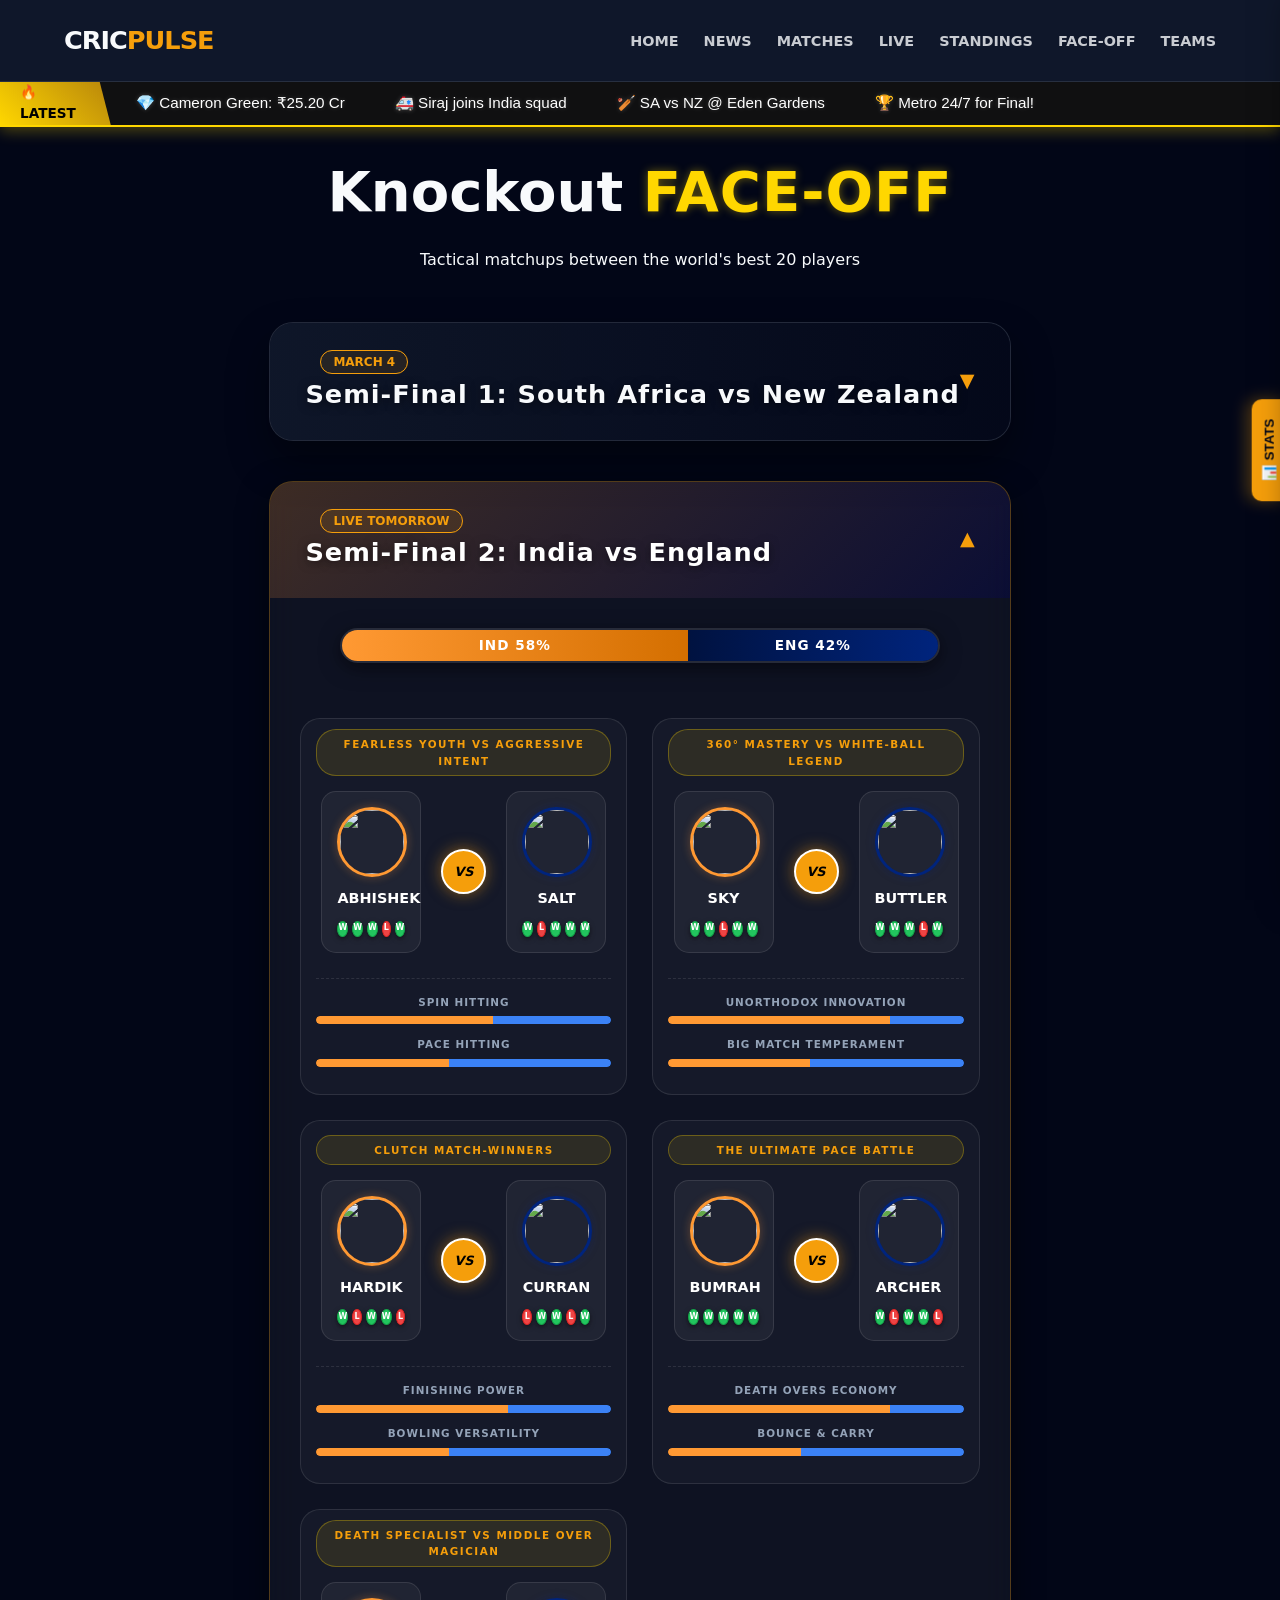
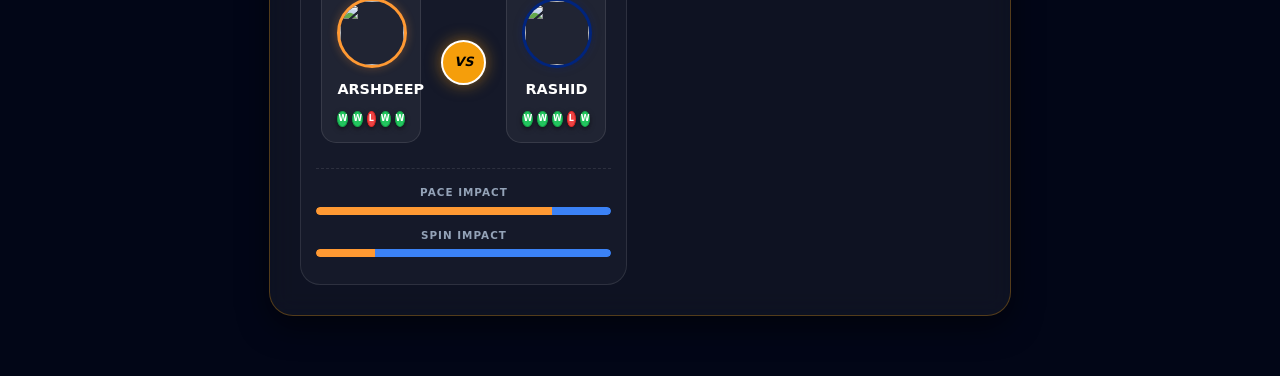
==== commit ac28f744: "Update faceoff.html" ====
--- a/faceoff.html
+++ b/faceoff.html
@@ -110,7 +110,10 @@
 </head>
 <body>
     <nav class="navbar">
+        
         <div class="logo">CRIC<span>PULSE</span></div>
+        <div id="globalSidebar" class="stats-sidebar">...</div>
+<button class="sidebar-toggle" onclick="toggleSidebar()">📊 STATS</button>
         <ul class="nav-links">
             <li><a href="index.html">HOME</a></li>
             <li><a href="news.html">NEWS</a></li>
--- a/style.css
+++ b/style.css
@@ -2312,3 +2312,209 @@
 /* Left side fills from left-to-right, Right side fills from right-to-left intrinsically based on flexbox */
 .bar-left { background: #FF9933; border-radius: 4px 0 0 4px; }
 .bar-right { background: #3b82f6; border-radius: 0 4px 4px 0; }
+/* --- GLOBAL STATS SIDEBAR --- */
+.stats-sidebar {
+    position: fixed;
+    top: 0;
+    right: -320px; /* Hidden by default */
+    width: 300px;
+    height: 100vh;
+    background: rgba(15, 23, 42, 0.95);
+    backdrop-filter: blur(15px);
+    border-left: 1px solid var(--gold);
+    z-index: 9999;
+    transition: right 0.4s cubic-bezier(0.4, 0, 0.2, 1);
+    box-shadow: -10px 0 30px rgba(0, 0, 0, 0.5);
+    padding: 20px;
+    display: flex;
+    flex-direction: column;
+}
+
+.stats-sidebar.open {
+    right: 0;
+}
+
+.sidebar-header {
+    display: flex;
+    justify-content: space-between;
+    align-items: center;
+    border-bottom: 1px solid rgba(255, 215, 0, 0.3);
+    padding-bottom: 15px;
+    margin-bottom: 20px;
+}
+
+.close-sidebar {
+    background: none;
+    border: none;
+    color: white;
+    font-size: 1.8rem;
+    cursor: pointer;
+}
+
+.side-widget {
+    background: rgba(255, 255, 255, 0.03);
+    border: 1px solid rgba(255, 255, 255, 0.08);
+    padding: 15px;
+    border-radius: 12px;
+    margin-bottom: 15px;
+}
+
+.side-widget h4 { font-size: 0.75rem; color: #94a3b8; text-transform: uppercase; }
+.side-widget p { font-size: 1.2rem; font-weight: 800; margin: 5px 0; }
+.side-widget span { font-size: 0.8rem; opacity: 0.8; }
+
+.live-widget { border: 1px solid #ef4444; background: rgba(239, 68, 68, 0.05); }
+.pulse-text { color: #ef4444; font-weight: bold; animation: pulse 2s infinite; }
+
+.sidebar-toggle {
+    position: fixed;
+    top: 50%;
+    right: -40px;
+    transform: translateY(-50%) rotate(-90deg);
+    background: var(--gold);
+    color: var(--navy);
+    font-weight: 900;
+    padding: 10px 20px;
+    border: none;
+    border-radius: 10px 10px 0 0;
+    cursor: pointer;
+    z-index: 9998;
+    box-shadow: 0 -5px 15px rgba(245, 158, 11, 0.3);
+    transition: 0.3s;
+}
+
+.sidebar-toggle:hover { right: -35px; }
+
+/* --- MILESTONE TRACKER --- */
+.milestone-container {
+    max-width: 800px;
+    margin: 0 auto;
+}
+
+.milestone-card {
+    background: rgba(255, 255, 255, 0.03);
+    border: 1px solid rgba(255, 255, 255, 0.1);
+    border-radius: 16px;
+    padding: 20px;
+    margin-bottom: 20px;
+    transition: 0.3s;
+}
+
+.milestone-card:hover {
+    border-color: var(--gold);
+    transform: translateY(-3px);
+}
+
+.ms-header {
+    display: flex;
+    align-items: center;
+    gap: 15px;
+    margin-bottom: 15px;
+}
+
+.ms-avatar {
+    width: 60px;
+    height: 60px;
+    border-radius: 50%;
+    object-fit: cover;
+    border: 2px solid var(--gold);
+}
+
+.ms-info h3 { margin: 0; font-size: 1.2rem; }
+.ms-info p { margin: 5px 0 0 0; font-size: 0.85rem; color: #cbd5e1; }
+
+.progress-track {
+    width: 100%;
+    height: 20px;
+    background: #0f172a;
+    border-radius: 10px;
+    overflow: hidden;
+    box-shadow: inset 0 2px 5px rgba(0,0,0,0.5);
+}
+
+.progress-fill {
+    height: 100%;
+    background: linear-gradient(90deg, #f59e0b, #fbbf24);
+    display: flex;
+    align-items: center;
+    justify-content: flex-end;
+    padding-right: 10px;
+    font-size: 0.7rem;
+    font-weight: 800;
+    color: #000;
+    border-radius: 10px;
+    animation: loadBar 1.5s ease-out forwards;
+}
+
+@keyframes loadBar {
+    from { width: 0; }
+}
+
+/* --- FLASHBACK ARCHIVE --- */
+.flashback-grid {
+    display: grid;
+    grid-template-columns: repeat(auto-fit, minmax(350px, 1fr));
+    gap: 30px;
+    padding-bottom: 50px;
+}
+
+.video-card {
+    background: rgba(15, 23, 42, 0.8);
+    border-radius: 16px;
+    overflow: hidden;
+    border: 1px solid rgba(255, 255, 255, 0.1);
+    transition: 0.3s;
+}
+
+.video-card:hover { transform: translateY(-5px); border-color: var(--gold); }
+
+.video-thumbnail {
+    position: relative;
+    width: 100%;
+    height: 200px;
+    cursor: pointer;
+}
+
+.video-thumbnail img {
+    width: 100%;
+    height: 100%;
+    object-fit: cover;
+    filter: brightness(0.7);
+    transition: 0.3s;
+}
+
+.video-card:hover .video-thumbnail img { filter: brightness(0.9); }
+
+.play-overlay {
+    position: absolute;
+    top: 50%;
+    left: 50%;
+    transform: translate(-50%, -50%);
+    width: 60px;
+    height: 60px;
+    background: rgba(245, 158, 11, 0.8);
+    border-radius: 50%;
+    display: flex;
+    align-items: center;
+    justify-content: center;
+    font-size: 1.5rem;
+    color: white;
+    backdrop-filter: blur(5px);
+    border: 2px solid white;
+    transition: 0.3s;
+}
+
+.video-card:hover .play-overlay { transform: translate(-50%, -50%) scale(1.1); }
+
+.video-info { padding: 20px; }
+.match-year { font-size: 0.7rem; color: var(--gold); font-weight: 800; letter-spacing: 1px; }
+.video-info h3 { margin: 5px 0 10px 0; font-size: 1.3rem; }
+.video-info p { font-size: 0.85rem; color: #94a3b8; margin-bottom: 15px; }
+
+.key-moment-btn {
+    width: 100%;
+    padding: 10px;
+    font-size: 0.8rem;
+    background: rgba(255, 255, 255, 0.05);
+    border-color: rgba(255, 255, 255, 0.2);
+}
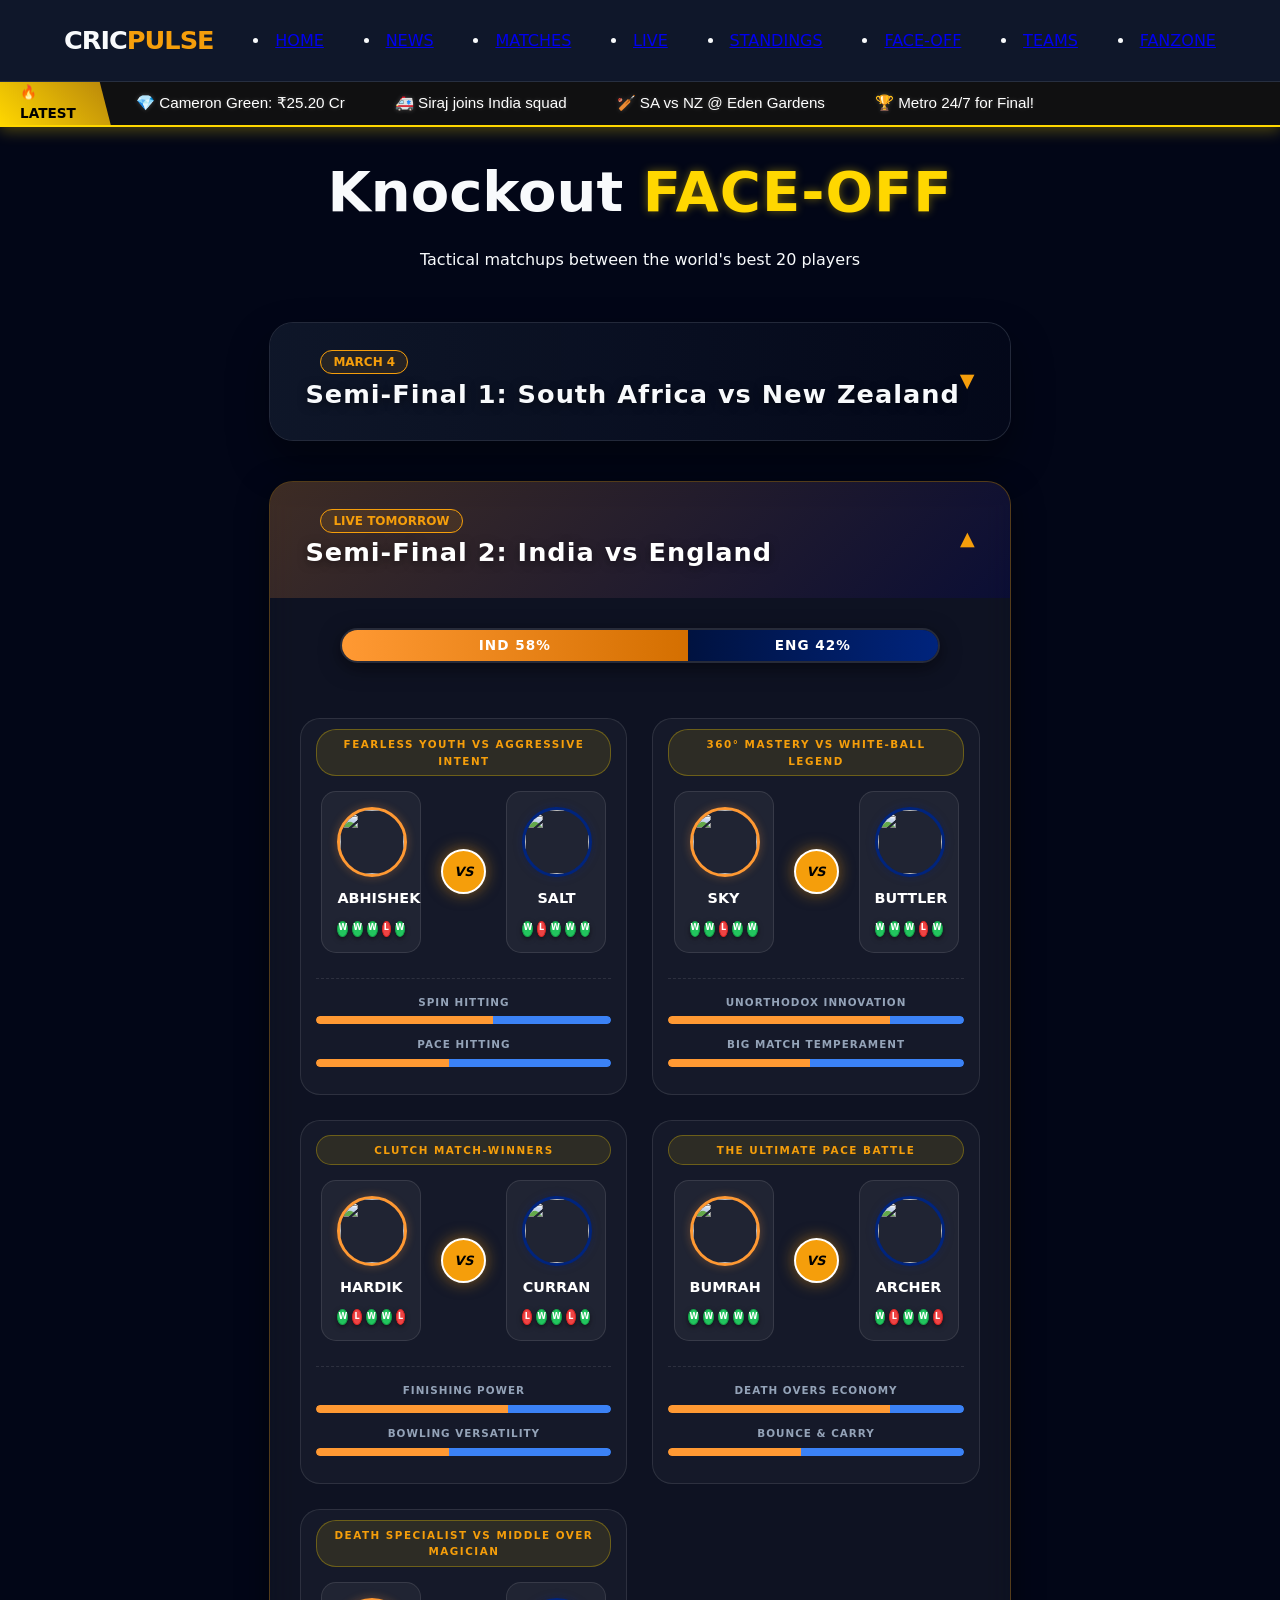
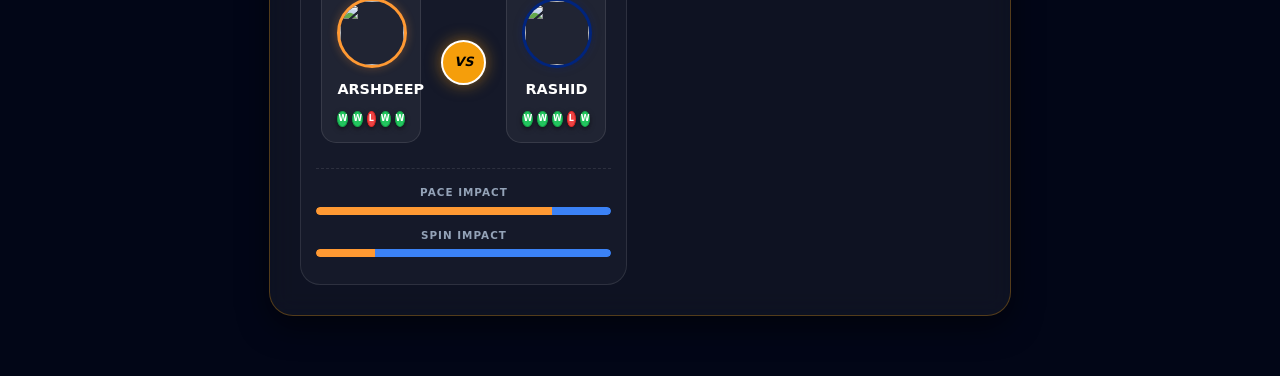
==== commit f53b4960: "Update faceoff.html" ====
--- a/faceoff.html
+++ b/faceoff.html
@@ -109,19 +109,16 @@
     </style>
 </head>
 <body>
-    <nav class="navbar">
-        
+     <nav class="navbar">
         <div class="logo">CRIC<span>PULSE</span></div>
-        <div id="globalSidebar" class="stats-sidebar">...</div>
-<button class="sidebar-toggle" onclick="toggleSidebar()">📊 STATS</button>
-        <ul class="nav-links">
             <li><a href="index.html">HOME</a></li>
             <li><a href="news.html">NEWS</a></li>
             <li><a href="matches.html">MATCHES</a></li>
             <li><a href="live.html">LIVE</a></li>
             <li><a href="standings.html">STANDINGS</a></li>
-            <li><a href="faceoff.html" class="active">FACE-OFF</a></li>
+            <li><a href="faceoff.html">FACE-OFF</a></li>
             <li><a href="teams.html">TEAMS</a></li>
+            <li><a href="fanzone.html">FANZONE</a></li>
         </ul>
     </nav>
 
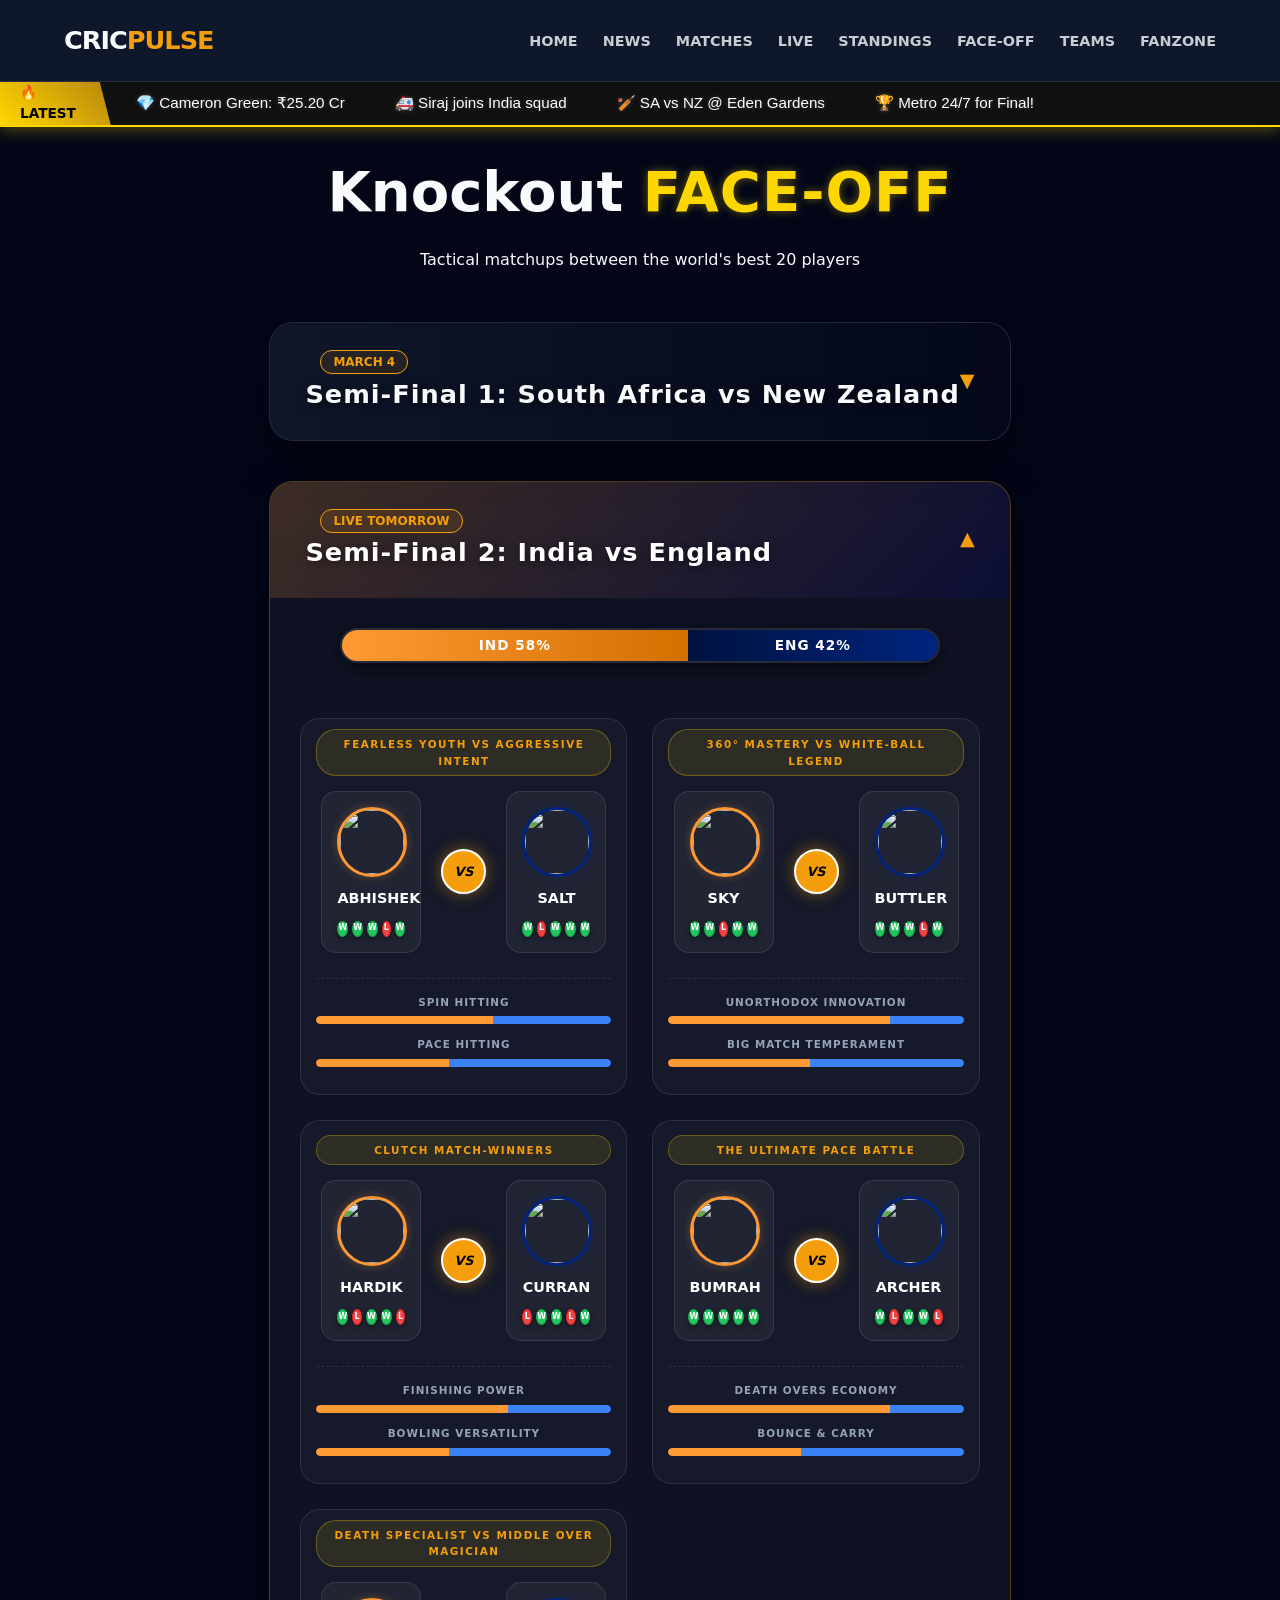
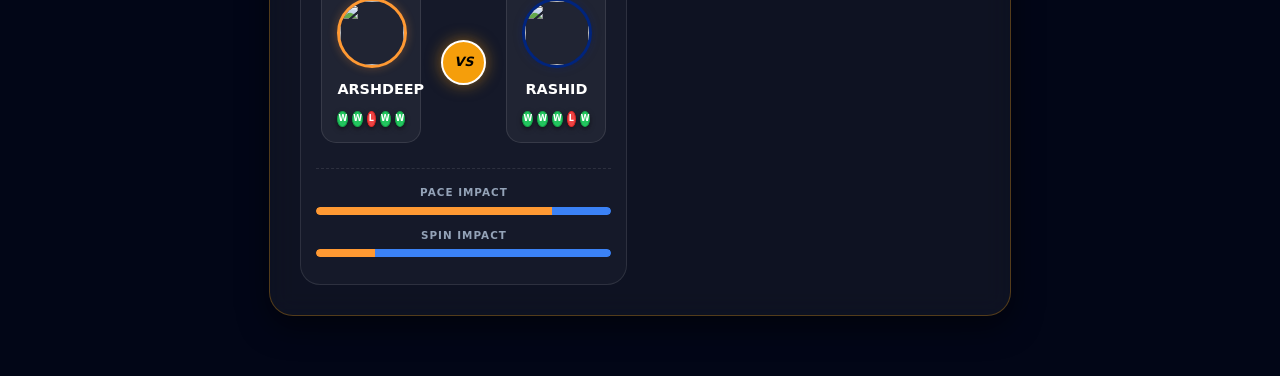
==== commit edaa51b7: "Update faceoff.html" ====
--- a/faceoff.html
+++ b/faceoff.html
@@ -110,17 +110,18 @@
 </head>
 <body>
      <nav class="navbar">
-        <div class="logo">CRIC<span>PULSE</span></div>
-            <li><a href="index.html">HOME</a></li>
-            <li><a href="news.html">NEWS</a></li>
-            <li><a href="matches.html">MATCHES</a></li>
-            <li><a href="live.html">LIVE</a></li>
-            <li><a href="standings.html">STANDINGS</a></li>
-            <li><a href="faceoff.html">FACE-OFF</a></li>
-            <li><a href="teams.html">TEAMS</a></li>
-            <li><a href="fanzone.html">FANZONE</a></li>
-        </ul>
-    </nav>
+    <div class="logo">CRIC<span>PULSE</span></div>
+    <ul class="nav-links">
+        <li><a href="index.html">HOME</a></li>
+        <li><a href="news.html">NEWS</a></li>
+        <li><a href="matches.html">MATCHES</a></li>
+        <li><a href="live.html">LIVE</a></li>
+        <li><a href="standings.html">STANDINGS</a></li>
+        <li><a href="faceoff.html">FACE-OFF</a></li>
+        <li><a href="teams.html">TEAMS</a></li>
+        <li><a href="fanzone.html">FANZONE</a></li>
+    </ul>
+</nav>
 
     <div class="news-ticker-container">
         <div class="ticker-label">🔥 Latest</div>
